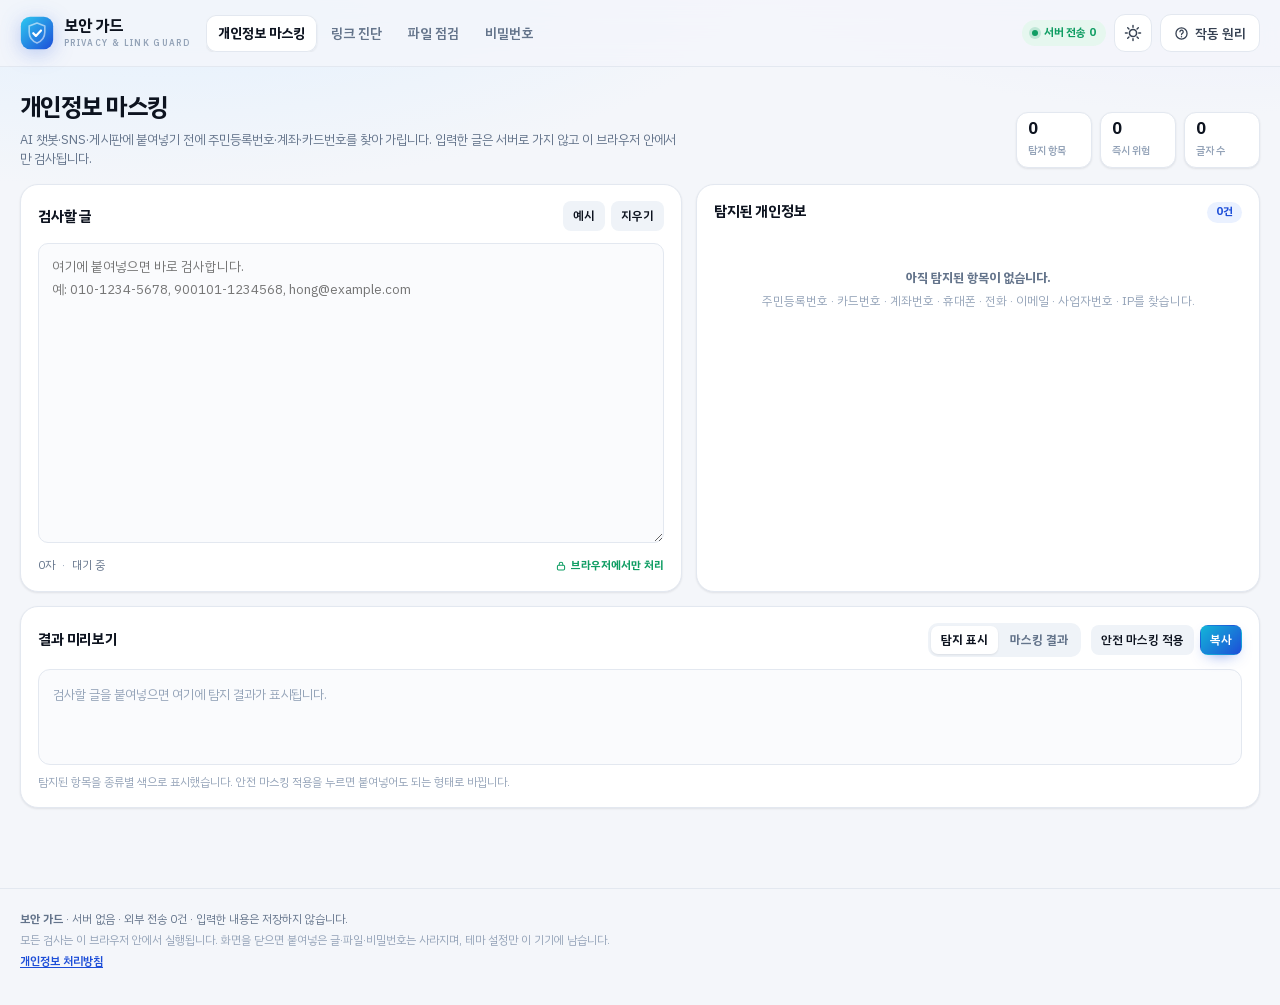
==== index.html @ 3461d333 "Deploy privacy-security-guard static app (production files only)" ====
<!DOCTYPE html>
<html lang="ko" data-theme="light">
<head>
<meta charset="utf-8" />
<meta name="viewport" content="width=device-width, initial-scale=1, viewport-fit=cover" />
<title>보안 가드 — 개인정보·피싱링크·파일 점검기</title>
<meta name="description" content="AI에 붙여넣기 전 개인정보 마스킹, 피싱 링크 위험 진단, 파일 SHA-256·위장 확장자·사진 GPS 제거까지. 서버 전송 없이 브라우저 안에서만 동작합니다." />
<meta name="theme-color" content="#ffffff" />
<meta name="color-scheme" content="light dark" />
<link rel="canonical" href="https://marcj81.github.io/privacy-security-guard/" />
<meta name="robots" content="index, follow" />
<meta property="og:type" content="website" />
<meta property="og:site_name" content="보안 가드" />
<meta property="og:title" content="보안 가드 — 개인정보·피싱링크·파일 점검기" />
<meta property="og:description" content="AI에 붙여넣기 전 개인정보 마스킹, 피싱 링크 진단, 파일 해시·위장 확장자·사진 GPS 제거. 서버 전송 없이 브라우저 안에서만." />
<meta property="og:url" content="https://marcj81.github.io/privacy-security-guard/" />
<meta property="og:locale" content="ko_KR" />
<meta name="twitter:card" content="summary" />
<link rel="icon" href="favicon.svg" type="image/svg+xml" />
<link rel="stylesheet" href="styles.css" />
</head>
<body>
<a class="skip-link" href="#main">본문으로 바로가기</a>

<header class="topbar">
  <div class="topbar-inner">
    <a class="brand" href="#" data-action="go-pii" aria-label="보안 가드 홈">
      <span class="brand-mark" aria-hidden="true">
        <svg viewBox="0 0 40 40" width="34" height="34">
          <defs>
            <linearGradient id="brandGrad" x1="0" y1="0" x2="1" y2="1">
              <stop offset="0" stop-color="#2ec9f0" /><stop offset="1" stop-color="#1d4ed8" />
            </linearGradient>
          </defs>
          <rect x="1" y="1" width="38" height="38" rx="11" fill="url(#brandGrad)" />
          <path d="M20 8.2l9.2 3.5v7.1c0 6.1-3.9 10.8-9.2 13-5.3-2.2-9.2-6.9-9.2-13v-7.1z"
                fill="none" stroke="#fff" stroke-opacity=".55" stroke-width="1.9" stroke-linejoin="round" />
          <path d="M15.6 20.2l3.1 3.2 6-6.4" fill="none" stroke="#fff" stroke-width="2.6"
                stroke-linecap="round" stroke-linejoin="round" />
        </svg>
      </span>
      <span class="brand-text">
        <strong>보안 가드</strong>
        <small>PRIVACY &amp; LINK GUARD</small>
      </span>
    </a>

    <nav class="tabs" role="tablist" aria-label="주요 화면">
      <button class="tab is-active" role="tab" aria-selected="true" data-tab="pii">개인정보 마스킹</button>
      <button class="tab" role="tab" aria-selected="false" data-tab="url">링크 진단</button>
      <button class="tab" role="tab" aria-selected="false" data-tab="file">파일 점검</button>
      <button class="tab" role="tab" aria-selected="false" data-tab="pw">비밀번호</button>
    </nav>

    <div class="top-actions">
      <span class="local-pill" title="입력한 내용은 어디로도 전송되지 않습니다">
        <i aria-hidden="true"></i>서버 전송 0
      </span>
      <button type="button" class="icon-btn" data-action="toggle-theme" aria-label="다크 모드로 전환" title="라이트/다크">
        <svg class="ico-sun" viewBox="0 0 20 20" width="18" height="18" aria-hidden="true"><circle cx="10" cy="10" r="4" fill="none" stroke="currentColor" stroke-width="1.7"/><path d="M10 1.6v2M10 16.4v2M1.6 10h2M16.4 10h2M4.1 4.1l1.4 1.4M14.5 14.5l1.4 1.4M15.9 4.1l-1.4 1.4M5.5 14.5l-1.4 1.4" stroke="currentColor" stroke-width="1.6" stroke-linecap="round"/></svg>
        <svg class="ico-moon" viewBox="0 0 20 20" width="18" height="18" aria-hidden="true"><path d="M16.5 12.4A7 7 0 0 1 7.6 3.5a7 7 0 1 0 8.9 8.9z" fill="none" stroke="currentColor" stroke-width="1.7" stroke-linejoin="round"/></svg>
      </button>
      <button type="button" class="btn btn-ghost how-btn" data-action="open-how">
        <svg viewBox="0 0 20 20" width="15" height="15" aria-hidden="true"><circle cx="10" cy="10" r="7.4" fill="none" stroke="currentColor" stroke-width="1.7"/><path d="M7.9 7.7a2.2 2.2 0 1 1 3.4 1.9c-.8.5-1.3 1-1.3 1.9" fill="none" stroke="currentColor" stroke-width="1.6" stroke-linecap="round"/><circle cx="10" cy="14.3" r=".95" fill="currentColor"/></svg>
        작동 원리
      </button>
    </div>
  </div>
</header>

<main id="main" tabindex="-1">

  <!-- ── 개인정보 마스킹 ─────────────────────────────── -->
  <section class="view" id="view-pii" role="tabpanel" aria-label="개인정보 마스킹">
    <div class="view-head">
      <div class="view-title">
        <h1>개인정보 마스킹</h1>
        <p class="sub">AI 챗봇·SNS·게시판에 붙여넣기 전에 주민등록번호·계좌·카드번호를 찾아 가립니다. 입력한 글은 서버로 가지 않고 이 브라우저 안에서만 검사됩니다.</p>
      </div>
      <div class="summary" id="piiSummary"></div>
    </div>

    <div class="pii-grid">
      <div class="panel">
        <div class="panel-head">
          <h2>검사할 글</h2>
          <div class="panel-tools">
            <button type="button" class="btn btn-sm" data-action="pii-sample">예시</button>
            <button type="button" class="btn btn-sm" data-action="pii-clear">지우기</button>
          </div>
        </div>
        <textarea id="piiInput" class="input textarea" spellcheck="false" autocomplete="off"
          placeholder="여기에 붙여넣으면 바로 검사합니다.&#10;예: 010-1234-5678, 900101-1234568, hong@example.com"></textarea>
        <div class="input-foot">
          <span id="piiChars" class="muted">0자</span>
          <span class="dot-sep" aria-hidden="true">·</span>
          <span id="piiState" class="muted">대기 중</span>
          <span class="spacer"></span>
          <span class="trust">
            <svg viewBox="0 0 16 16" width="12" height="12" aria-hidden="true"><rect x="3.2" y="7" width="9.6" height="6.4" rx="1.6" fill="none" stroke="currentColor" stroke-width="1.4"/><path d="M5.6 7V5.4a2.4 2.4 0 0 1 4.8 0V7" fill="none" stroke="currentColor" stroke-width="1.4"/></svg>
            브라우저에서만 처리
          </span>
        </div>
      </div>

      <div class="panel findings-panel">
        <div class="panel-head">
          <h2>탐지된 개인정보</h2>
          <span class="count-pill" id="piiCount">0건</span>
        </div>
        <div class="riskline" id="piiRisk" hidden></div>
        <div class="findings" id="piiFindings"></div>
        <div class="findings-empty" id="piiEmpty">
          <b>아직 탐지된 항목이 없습니다.</b>
          <span>주민등록번호 · 카드번호 · 계좌번호 · 휴대폰 · 전화 · 이메일 · 사업자번호 · IP를 찾습니다.</span>
        </div>
      </div>
    </div>

    <div class="panel preview-panel">
      <div class="panel-head">
        <h2>결과 미리보기</h2>
        <div class="seg" id="piiSeg" role="tablist" aria-label="미리보기 모드">
          <button type="button" class="is-on" role="tab" aria-selected="true" data-view="raw">탐지 표시</button>
          <button type="button" role="tab" aria-selected="false" data-view="masked">마스킹 결과</button>
        </div>
        <div class="panel-tools">
          <button type="button" class="btn btn-sm" data-action="pii-apply">안전 마스킹 적용</button>
          <button type="button" class="btn btn-sm btn-primary" data-action="pii-copy" id="piiCopyBtn">복사</button>
        </div>
      </div>
      <div id="piiHighlight" class="preview-box" aria-live="polite"></div>
      <pre id="piiMasked" class="preview-box masked" hidden></pre>
      <p class="preview-note" id="piiNote">탐지된 항목을 종류별 색으로 표시했습니다. <b>안전 마스킹 적용</b>을 누르면 붙여넣어도 되는 형태로 바뀝니다.</p>
    </div>
  </section>

  <!-- ── 링크 진단 ───────────────────────────────────── -->
  <section class="view" id="view-url" role="tabpanel" aria-label="피싱 링크 진단" hidden>
    <div class="view-head">
      <div class="view-title">
        <h1>피싱 링크 진단</h1>
        <p class="sub">문자·메일로 온 링크를 누르기 전에 확인하세요. 브랜드 사칭 유사 도메인, 퓨니코드, IP 직접 접속, @ 우회, 단축 URL을 한 번에 봅니다.</p>
      </div>
      <div class="summary" id="urlSummary"></div>
    </div>

    <form class="url-form" id="urlForm" autocomplete="off">
      <div class="url-field">
        <svg viewBox="0 0 20 20" width="17" height="17" aria-hidden="true"><path d="M8.4 11.6a3.2 3.2 0 0 0 4.5 0l2.6-2.6a3.2 3.2 0 0 0-4.5-4.5l-1.3 1.3" fill="none" stroke="currentColor" stroke-width="1.7" stroke-linecap="round"/><path d="M11.6 8.4a3.2 3.2 0 0 0-4.5 0l-2.6 2.6a3.2 3.2 0 0 0 4.5 4.5l1.3-1.3" fill="none" stroke="currentColor" stroke-width="1.7" stroke-linecap="round"/></svg>
        <input id="urlInput" type="text" inputmode="url" spellcheck="false" autocomplete="off"
               placeholder="확인할 링크 — https://… 또는 bit.ly/…" aria-label="검사할 링크" />
        <button type="button" class="url-clear" data-action="url-clear" aria-label="입력 지우기" hidden>✕</button>
      </div>
      <button class="btn btn-primary" type="submit">진단</button>
    </form>

    <div class="sample-row" id="urlSamples" aria-label="예시 링크"></div>
    <div id="urlError" class="inline-error" hidden></div>

    <div class="url-result" id="urlResult" hidden>
      <div class="score-card" id="scoreCard" data-grade="safe">
        <div class="gauge" aria-hidden="true">
          <svg viewBox="0 0 120 120" width="120" height="120">
            <circle class="gauge-track" cx="60" cy="60" r="52" fill="none" stroke-width="10" />
            <circle class="gauge-fill" id="gaugeFill" cx="60" cy="60" r="52" fill="none" stroke-width="10"
                    stroke-linecap="round" transform="rotate(-90 60 60)" />
          </svg>
          <div class="gauge-label"><b id="urlScore">0</b><span>/100</span></div>
        </div>
        <div class="score-copy">
          <span class="grade-chip" id="urlGrade">안전</span>
          <h2 id="urlVerdict"></h2>
          <p id="urlAdvice" class="muted"></p>
        </div>
        <div class="score-meta" id="urlMeta"></div>
      </div>

      <div class="url-cols">
        <div class="panel">
          <div class="panel-head"><h2>위험 근거</h2><span class="muted" id="urlReasonCount"></span></div>
          <div id="urlReasons" class="reason-list"></div>
        </div>
        <div class="panel">
          <div class="panel-head"><h2>확인된 안전 신호</h2></div>
          <div id="urlPositives" class="positive-list"></div>
          <div class="howto" id="urlHowto"></div>
        </div>
      </div>
    </div>

    <div class="panel recent-panel" id="urlRecentWrap" hidden>
      <div class="panel-head">
        <h2>이번 세션 검사 기록</h2>
        <button type="button" class="btn btn-sm" data-action="url-clear-history">기록 지우기</button>
      </div>
      <div id="urlRecent" class="recent-list"></div>
    </div>
  </section>

  <!-- ── 파일 점검 ───────────────────────────────────── -->
  <section class="view" id="view-file" role="tabpanel" aria-label="파일 점검" hidden>
    <div class="view-head">
      <div class="view-title">
        <h1>파일 점검</h1>
        <p class="sub">SHA-256 해시 계산, 확장자 위장 탐지, 사진에 박힌 GPS·촬영기기 정보 제거까지. 파일은 업로드되지 않고 브라우저 메모리에서만 읽습니다.</p>
      </div>
      <div class="summary" id="fileSummary"></div>
    </div>

    <div class="drop" id="fileDrop" role="button" tabindex="0" aria-label="파일 선택 또는 끌어다 놓기">
      <svg class="drop-icon" viewBox="0 0 48 48" width="40" height="40" aria-hidden="true">
        <path d="M24 31V11m0 0l-7 7m7-7l7 7" fill="none" stroke="currentColor" stroke-width="2.4" stroke-linecap="round" stroke-linejoin="round"/>
        <path d="M12 28v6a3 3 0 0 0 3 3h18a3 3 0 0 0 3-3v-6" fill="none" stroke="currentColor" stroke-width="2.2" stroke-linecap="round"/>
      </svg>
      <b>파일을 끌어다 놓거나 <span class="u">클릭</span>하세요</b>
      <span class="muted">이미지 · 문서 · 설치 파일 · 여러 개 한 번에</span>
      <span class="drop-note">파일은 어디로도 전송되지 않습니다</span>
    </div>
    <input type="file" id="fileInput" multiple hidden />

    <div class="file-tools">
      <button type="button" class="btn btn-ghost" data-action="load-sample-photo">GPS 들어간 샘플 사진으로 체험</button>
      <div class="hash-compare">
        <label for="hashInput">대조할 해시</label>
        <input id="hashInput" class="input" type="text" spellcheck="false" autocomplete="off"
               placeholder="SHA-256 64자 · SHA-1 40자" />
        <span class="hash-state" id="hashState"></span>
      </div>
    </div>

    <div id="fileList" class="file-list"></div>
    <div id="fileEmpty" class="empty">
      <p><strong>아직 검사한 파일이 없습니다.</strong></p>
      <p class="muted">위에 파일을 놓으면 해시·실제 형식·메타데이터를 바로 분석합니다.</p>
    </div>
  </section>

  <!-- ── 비밀번호 ────────────────────────────────────── -->
  <section class="view" id="view-pw" role="tabpanel" aria-label="비밀번호 강도 진단" hidden>
    <div class="view-head">
      <div class="view-title">
        <h1>비밀번호 진단 · 생성</h1>
        <p class="sub">얼마나 빨리 뚫리는지 계산하고, 브라우저 보안 난수(crypto.getRandomValues)로 새 비밀번호를 만듭니다. 입력한 비밀번호는 저장하지 않습니다.</p>
      </div>
      <div class="summary" id="pwSummary"></div>
    </div>

    <div class="pw-grid">
      <div class="panel">
        <div class="panel-head"><h2>강도 진단</h2><span class="muted">입력 즉시 계산</span></div>
        <div class="pw-field">
          <input id="pwInput" class="input" type="password" autocomplete="new-password" spellcheck="false"
                 placeholder="확인할 비밀번호" aria-label="확인할 비밀번호" />
          <button type="button" class="pw-eye" data-action="toggle-pw" aria-label="비밀번호 보기">
            <svg viewBox="0 0 20 20" width="18" height="18" aria-hidden="true"><path d="M1.8 10s3-5.2 8.2-5.2S18.2 10 18.2 10 15.2 15.2 10 15.2 1.8 10 1.8 10z" fill="none" stroke="currentColor" stroke-width="1.5"/><circle cx="10" cy="10" r="2.6" fill="none" stroke="currentColor" stroke-width="1.5"/></svg>
          </button>
        </div>
        <div class="meter big" aria-hidden="true"><i id="pwBar" data-score="0"></i></div>
        <div class="pw-level">
          <b id="pwLevel">—</b>
          <span id="pwBits" class="muted">0비트</span>
        </div>
        <div class="pw-stats">
          <div class="pstat"><span>온라인 공격 (초당 100회)</span><b id="pwOnline">—</b></div>
          <div class="pstat"><span>오프라인 GPU (초당 100억 회)</span><b id="pwOffline">—</b></div>
          <div class="pstat"><span>글자 종류</span><b id="pwPool">—</b></div>
        </div>
        <div id="pwWarnings" class="warnings"></div>
        <div id="pwClasses" class="class-chips"></div>
        <p class="note">흔한 단어·반복·연속 배열을 감점한 뒤의 실효 엔트로피로 계산합니다. 사이트마다 해시 방식이 달라 실제 시간은 달라질 수 있습니다.</p>
      </div>

      <div class="panel">
        <div class="panel-head"><h2>안전한 비밀번호 생성</h2><span class="muted">crypto.getRandomValues</span></div>
        <div class="gen-len">
          <label for="genLen">길이 <b id="genLenVal">20</b></label>
          <input id="genLen" type="range" min="8" max="64" value="20" step="1" />
        </div>
        <div class="gen-opts">
          <label class="check"><input type="checkbox" id="genLower" checked /> 영문 소문자</label>
          <label class="check"><input type="checkbox" id="genUpper" checked /> 영문 대문자</label>
          <label class="check"><input type="checkbox" id="genDigit" checked /> 숫자</label>
          <label class="check"><input type="checkbox" id="genSymbol" checked /> 기호</label>
          <label class="check"><input type="checkbox" id="genNoAmbiguous" checked /> 헷갈리는 글자 제외 (I l 1 O 0 o)</label>
        </div>
        <div class="gen-out">
          <code id="genOut">—</code>
          <button type="button" class="btn btn-sm" data-action="gen-copy">복사</button>
        </div>
        <div class="gen-meta" id="genMeta"></div>
        <button type="button" class="btn btn-primary gen-btn" data-action="generate">새로 생성</button>
        <p class="note">한 글자도 예측할 수 없는 난수를 씁니다. 생성 기록은 저장하지 않으니, 마음에 들면 바로 비밀번호 관리자에 넣으세요.</p>
      </div>
    </div>
  </section>
</main>

<footer class="footer">
  <div class="footer-inner">
    <p><strong>보안 가드</strong> · 서버 없음 · 외부 전송 0건 · 입력한 내용은 저장하지 않습니다.</p>
    <p class="muted">모든 검사는 이 브라우저 안에서 실행됩니다. 화면을 닫으면 붙여넣은 글·파일·비밀번호는 사라지며, 테마 설정만 이 기기에 남습니다.</p>
    <p class="muted"><a href="privacy.html">개인정보 처리방침</a></p>
  </div>
</footer>

<div class="modal-root" id="modalRoot" hidden></div>
<div class="toast-root" id="toastRoot" aria-live="polite"></div>

<script src="core.js"></script>
<script src="data.js"></script>
<script src="app.js"></script>
</body>
</html>
---- styles.css ----
/* ============================================================
   보안 가드 · styles.css
   패밀리 룩: IBM Plex Sans KR · 라이트/다크 · 빌드 없음
   ============================================================ */

@font-face {
  font-family: 'PlexKR';
  src: url('assets/fonts/plexkr-Regular.woff2') format('woff2');
  font-weight: 400; font-style: normal; font-display: swap;
}
@font-face {
  font-family: 'PlexKR';
  src: url('assets/fonts/plexkr-SemiBold.woff2') format('woff2');
  font-weight: 500 600; font-style: normal; font-display: swap;
}
@font-face {
  font-family: 'PlexKR';
  src: url('assets/fonts/plexkr-Bold.woff2') format('woff2');
  font-weight: 700 900; font-style: normal; font-display: swap;
}

:root {
  --font: 'PlexKR', -apple-system, BlinkMacSystemFont, 'Segoe UI', 'Apple SD Gothic Neo', 'Malgun Gothic', sans-serif;
  --mono: ui-monospace, SFMono-Regular, 'SF Mono', Menlo, Consolas, 'Liberation Mono', monospace;
  --bg: #f4f6fa;
  --bg-grad: radial-gradient(1100px 480px at 12% -12%, #dceeff 0%, rgba(220, 238, 255, 0) 62%),
             radial-gradient(1000px 460px at 96% -18%, #e6e9ff 0%, rgba(230, 233, 255, 0) 60%);
  --surface: #ffffff;
  --surface-2: #fafbfd;
  --surface-3: #eff3f8;
  --line: #e3e8f0;
  --line-strong: #d2dae6;
  --ink: #0d131f;
  --ink-2: #364152;
  --ink-3: #64748b;
  --ink-4: #94a3b8;
  --brand: #1d4ed8;
  --brand-2: #12b5d8;
  --brand-soft: #eaf1ff;
  --accent: #7c5cff;
  --ok: #0f9d63;
  --ok-soft: #e6f7ef;
  --warn: #c2740b;
  --warn-soft: #fdf3e2;
  --danger: #d92d3c;
  --danger-soft: #fdecee;
  --info: #2563eb;
  --shadow-1: 0 1px 2px rgba(13, 19, 31, .05), 0 1px 3px rgba(13, 19, 31, .04);
  --shadow-2: 0 12px 32px -14px rgba(13, 19, 31, .26), 0 2px 8px rgba(13, 19, 31, .04);
  --shadow-3: 0 30px 80px -30px rgba(13, 19, 31, .45);
  --r-sm: 9px;
  --r-md: 13px;
  --r-lg: 18px;
  --r-xl: 22px;
  --maxw: 1560px;
  --topbar-h: 66px;
}

[data-theme="dark"] {
  --bg: #080b12;
  --bg-grad: radial-gradient(1100px 500px at 10% -14%, rgba(18, 181, 216, .16) 0%, rgba(18, 181, 216, 0) 62%),
             radial-gradient(1000px 460px at 94% -18%, rgba(80, 110, 255, .18) 0%, rgba(80, 110, 255, 0) 60%);
  --surface: #10151f;
  --surface-2: #141a25;
  --surface-3: #1a2130;
  --line: #222b3b;
  --line-strong: #2d384b;
  --ink: #f2f5fa;
  --ink-2: #c5cddb;
  --ink-3: #8a95a8;
  --ink-4: #5f6b7e;
  --brand: #6693ff;
  --brand-soft: rgba(102, 147, 255, .13);
  --ok: #38d399;
  --ok-soft: rgba(56, 211, 153, .12);
  --warn: #f0b25a;
  --warn-soft: rgba(240, 178, 90, .12);
  --danger: #ff7180;
  --danger-soft: rgba(255, 113, 128, .12);
  --info: #7aa8ff;
  --shadow-1: 0 1px 2px rgba(0, 0, 0, .45);
  --shadow-2: 0 18px 44px -22px rgba(0, 0, 0, .92), 0 2px 10px rgba(0, 0, 0, .32);
  --shadow-3: 0 40px 100px -40px #000;
}

* { box-sizing: border-box; }
[hidden] { display: none !important; }
html { -webkit-text-size-adjust: 100%; }
body {
  margin: 0;
  font-family: var(--font);
  background: var(--bg);
  background-image: var(--bg-grad);
  background-attachment: fixed;
  color: var(--ink);
  font-size: 14px;
  line-height: 1.5;
  -webkit-font-smoothing: antialiased;
  text-rendering: optimizeLegibility;
}
h1, h2, h3, h4 { margin: 0; font-weight: 700; letter-spacing: -.01em; }
p { margin: 0; }
a { color: inherit; text-decoration: none; }
button { font-family: inherit; }
code, pre, .mono { font-family: var(--mono); }
::selection { background: rgba(29, 78, 216, .18); }

.sr-only {
  position: absolute; width: 1px; height: 1px; padding: 0; margin: -1px;
  overflow: hidden; clip: rect(0 0 0 0); white-space: nowrap; border: 0;
}
.skip-link {
  position: fixed; left: 12px; top: -60px; z-index: 200;
  background: var(--ink); color: var(--surface); padding: 10px 14px; border-radius: 10px;
  transition: top .15s ease;
}
.skip-link:focus { top: 12px; }
:focus-visible { outline: 2px solid var(--brand); outline-offset: 2px; border-radius: 6px; }
.muted { color: var(--ink-3); }

/* ── top bar ─────────────────────────────────────── */
.topbar {
  position: sticky; top: 0; z-index: 40;
  background: color-mix(in srgb, var(--bg) 82%, transparent);
  backdrop-filter: saturate(160%) blur(14px);
  -webkit-backdrop-filter: saturate(160%) blur(14px);
  border-bottom: 1px solid var(--line);
}
.topbar-inner {
  max-width: var(--maxw); margin: 0 auto; padding: 10px 20px;
  display: flex; align-items: center; gap: 16px; min-height: var(--topbar-h);
}
.brand { display: flex; align-items: center; gap: 10px; flex: none; }
.brand-mark { display: flex; filter: drop-shadow(0 4px 10px rgba(29, 78, 216, .28)); }
.brand-text { display: flex; flex-direction: column; line-height: 1.1; }
.brand-text strong { font-size: 16px; letter-spacing: -.02em; }
.brand-text small { font-size: 8.5px; letter-spacing: .16em; color: var(--ink-4); font-weight: 600; margin-top: 3px; }

.tabs { display: flex; gap: 2px; flex: 1 1 auto; min-width: 0; overflow-x: auto; scrollbar-width: none; }
.tabs::-webkit-scrollbar { display: none; }
.tab {
  position: relative; border: 0; background: transparent; color: var(--ink-3);
  font-size: 13.5px; font-weight: 500; padding: 8px 12px; border-radius: 10px;
  cursor: pointer; white-space: nowrap; display: inline-flex; align-items: center; gap: 6px;
  transition: color .15s, background .15s;
}
.tab:hover { color: var(--ink); background: var(--surface-3); }
.tab.is-active { color: var(--ink); font-weight: 700; background: var(--surface); box-shadow: var(--shadow-1), inset 0 0 0 1px var(--line); }

.top-actions { display: flex; align-items: center; gap: 8px; flex: none; }
.local-pill {
  display: inline-flex; align-items: center; gap: 6px; height: 26px; padding: 0 10px;
  border-radius: 999px; background: var(--ok-soft); color: var(--ok);
  font-size: 11px; font-weight: 800; letter-spacing: -.01em; white-space: nowrap;
}
.local-pill i { width: 6px; height: 6px; border-radius: 50%; background: currentColor; box-shadow: 0 0 0 3px color-mix(in srgb, currentColor 18%, transparent); }
.icon-btn {
  width: 38px; height: 38px; display: grid; place-items: center; flex: none;
  border: 1px solid var(--line); border-radius: 11px; background: var(--surface);
  color: var(--ink-2); cursor: pointer; transition: background .15s, color .15s;
}
.icon-btn:hover { background: var(--surface-3); color: var(--ink); }
[data-theme="light"] .ico-moon { display: none; }
[data-theme="dark"] .ico-sun { display: none; }
.how-btn { height: 38px; font-size: 12.5px; }

.btn {
  display: inline-flex; align-items: center; gap: 6px; justify-content: center;
  border: 1px solid transparent; background: var(--surface-3); color: var(--ink);
  height: 38px; padding: 0 13px; border-radius: 11px; font-size: 13px; font-weight: 600;
  cursor: pointer; white-space: nowrap; transition: transform .12s, filter .15s, background .15s;
}
.btn:hover { filter: brightness(.97); }
.btn:active { transform: translateY(1px); }
.btn-primary { background: linear-gradient(135deg, var(--brand-2), var(--brand)); color: #fff; box-shadow: 0 6px 16px -8px rgba(29, 78, 216, .7); }
.btn-ghost { background: var(--surface); border-color: var(--line); color: var(--ink-2); }
.btn-ghost:hover { background: var(--surface-3); }
.btn-sm { height: 30px; padding: 0 9px; font-size: 12px; border-radius: 8px; }
.btn:disabled { opacity: .5; cursor: default; }

/* ── layout ──────────────────────────────────────── */
main { max-width: var(--maxw); margin: 0 auto; padding: 22px 20px 60px; }
.view-head {
  display: flex; align-items: flex-end; justify-content: space-between; gap: 20px;
  margin-bottom: 16px; flex-wrap: wrap;
}
.view-title h1 { font-size: 24px; letter-spacing: -.03em; }
.view-title .sub { color: var(--ink-3); font-size: 12.8px; margin-top: 5px; max-width: 660px; }
.summary { display: flex; gap: 8px; flex-wrap: wrap; }
.stat {
  background: var(--surface); border: 1px solid var(--line); border-radius: 12px;
  padding: 7px 11px; min-width: 76px; box-shadow: var(--shadow-1);
}
.stat b { display: block; font-size: 16px; letter-spacing: -.02em; line-height: 1.2; font-variant-numeric: tabular-nums; }
.stat span { font-size: 10.5px; color: var(--ink-4); font-weight: 600; }
.stat.danger b { color: var(--danger); }
.stat.ok b { color: var(--ok); }

.panel {
  background: var(--surface); border: 1px solid var(--line); border-radius: var(--r-lg);
  padding: 16px 17px; box-shadow: var(--shadow-1); min-width: 0;
}
.panel-head { display: flex; align-items: center; gap: 10px; margin-bottom: 12px; flex-wrap: wrap; }
.panel-head h2 { font-size: 14.5px; margin-right: auto; }
.panel-head .muted { font-size: 11.5px; }
.panel-tools { display: flex; gap: 6px; flex-wrap: wrap; }
.count-pill {
  background: var(--brand-soft); color: var(--brand); font-size: 11px; font-weight: 800;
  border-radius: 999px; padding: 2px 9px; font-variant-numeric: tabular-nums;
}
.note { font-size: 11.5px; color: var(--ink-4); line-height: 1.6; margin-top: 12px; }
.dot-sep { color: var(--ink-4); }
.spacer { flex: 1 1 auto; }
.empty {
  text-align: center; padding: 40px 20px; border: 1px dashed var(--line-strong);
  border-radius: var(--r-lg); background: var(--surface); margin-top: 14px;
}
.empty p { margin-bottom: 4px; }
.empty .muted { font-size: 12.5px; }

/* inputs */
.input {
  width: 100%; border: 1px solid var(--line); border-radius: 10px;
  background: var(--surface-2); color: var(--ink); font-family: inherit; font-size: 13px;
  padding: 0 11px; height: 38px;
}
.input:focus { outline: none; border-color: color-mix(in srgb, var(--brand) 45%, var(--line)); box-shadow: 0 0 0 3px color-mix(in srgb, var(--brand) 12%, transparent); }
.textarea {
  height: 300px; padding: 12px 13px; resize: vertical; line-height: 1.72;
  font-size: 13.2px; white-space: pre-wrap;
}

/* ── PII ─────────────────────────────────────────── */
.pii-grid { display: grid; grid-template-columns: 1.08fr .92fr; gap: 14px; align-items: stretch; }
.input-foot {
  display: flex; align-items: center; gap: 7px; margin-top: 8px;
  font-size: 11.5px; color: var(--ink-4); flex-wrap: wrap;
}
.trust { display: inline-flex; align-items: center; gap: 4px; color: var(--ok); font-weight: 700; font-size: 11px; }
.riskline {
  display: flex; align-items: center; gap: 7px; font-size: 12px; font-weight: 700;
  border-radius: 9px; padding: 7px 10px; margin-bottom: 10px;
}
.riskline[data-risk="critical"] { background: var(--danger-soft); color: var(--danger); }
.riskline[data-risk="high"] { background: var(--warn-soft); color: var(--warn); }
.riskline[data-risk="mid"] { background: var(--brand-soft); color: var(--brand); }

.findings { display: flex; flex-direction: column; gap: 6px; max-height: 330px; overflow: auto; }
.finding {
  display: flex; align-items: center; gap: 8px; padding: 7px 9px;
  background: var(--surface-2); border: 1px solid var(--line); border-radius: 10px;
  font-size: 12px; min-width: 0;
}
.ftype {
  flex: none; font-size: 10.5px; font-weight: 800; padding: 2px 7px; border-radius: 6px;
  letter-spacing: -.01em;
}
.ftype[data-tone="critical"] { background: var(--danger-soft); color: var(--danger); }
.ftype[data-tone="high"] { background: var(--warn-soft); color: var(--warn); }
.ftype[data-tone="mid"] { background: var(--brand-soft); color: var(--brand); }
.ftype[data-tone="low"] { background: var(--surface-3); color: var(--ink-3); }
.finding code {
  font-size: 11.5px; color: var(--ink-2); white-space: nowrap; overflow: hidden;
  text-overflow: ellipsis; min-width: 0;
}
.finding .fnote { margin-left: auto; flex: none; font-size: 10.5px; color: var(--ink-4); }
.finding .fnote.low { color: var(--warn); }
.findings-empty { text-align: center; padding: 34px 16px; color: var(--ink-4); font-size: 12px; }
.findings-empty b { display: block; color: var(--ink-3); margin-bottom: 4px; font-size: 12.5px; }
.findings-empty span { display: block; line-height: 1.6; }
.findings-more { font-size: 11px; color: var(--ink-4); text-align: center; padding-top: 2px; }

.preview-panel { margin-top: 14px; }
.seg { display: inline-flex; background: var(--surface-3); padding: 3px; border-radius: 10px; gap: 2px; }
.seg button {
  border: 0; background: transparent; border-radius: 7px; padding: 5px 10px;
  font-size: 12px; font-weight: 700; color: var(--ink-3); cursor: pointer;
}
.seg button.is-on { background: var(--surface); color: var(--ink); box-shadow: var(--shadow-1); }
.preview-box {
  margin: 0; border: 1px solid var(--line); border-radius: 12px; background: var(--surface-2);
  padding: 13px 14px; font-size: 12.8px; line-height: 1.85; color: var(--ink-2);
  white-space: pre-wrap; word-break: break-word; min-height: 96px; max-height: 300px;
  overflow: auto; font-family: var(--font);
}
.preview-box.masked { color: var(--ink); background: color-mix(in srgb, var(--ok-soft) 55%, var(--surface-2)); font-family: var(--mono); font-size: 12.4px; }
.preview-box .placeholder { color: var(--ink-4); }
.hl { border-radius: 4px; padding: 1px 2px; font-weight: 700; box-shadow: inset 0 -1px 0 currentColor; }
.hl[data-tone="critical"] { background: var(--danger-soft); color: var(--danger); }
.hl[data-tone="high"] { background: var(--warn-soft); color: var(--warn); }
.hl[data-tone="mid"] { background: var(--brand-soft); color: var(--brand); }
.hl[data-tone="low"] { background: var(--surface-3); color: var(--ink-2); }
.preview-note { font-size: 11.5px; color: var(--ink-4); margin-top: 9px; }
.preview-note b { color: var(--ink-3); }

/* ── URL ─────────────────────────────────────────── */
.url-form { display: flex; gap: 9px; margin-bottom: 10px; }
.url-field {
  flex: 1 1 auto; display: flex; align-items: center; gap: 8px; min-width: 0;
  background: var(--surface); border: 1px solid var(--line); border-radius: 12px;
  padding: 0 12px; height: 46px; color: var(--ink-4); box-shadow: var(--shadow-1);
  transition: border-color .15s, box-shadow .15s;
}
.url-field:focus-within { border-color: color-mix(in srgb, var(--brand) 40%, var(--line)); box-shadow: 0 0 0 3px color-mix(in srgb, var(--brand) 10%, transparent); color: var(--ink-3); }
.url-field input {
  flex: 1 1 auto; min-width: 0; border: 0; outline: 0; background: transparent;
  font-family: var(--mono); font-size: 13.5px; color: var(--ink); height: 100%;
}
.url-field input::placeholder { font-family: var(--font); color: var(--ink-4); font-size: 13px; }
.url-clear { border: 0; background: transparent; color: var(--ink-4); cursor: pointer; font-size: 13px; padding: 4px; }
.url-form .btn { height: 46px; padding: 0 22px; border-radius: 12px; font-size: 14px; }

.sample-row { display: flex; gap: 7px; flex-wrap: wrap; margin-bottom: 14px; }
.sample-chip {
  display: inline-flex; align-items: center; gap: 6px; border: 1px solid var(--line);
  background: var(--surface); color: var(--ink-2); border-radius: 999px; padding: 5px 11px;
  font-size: 11.5px; font-weight: 600; cursor: pointer; max-width: 100%;
  transition: background .14s, border-color .14s, color .14s;
}
.sample-chip:hover { background: var(--surface-3); border-color: var(--line-strong); color: var(--ink); }
.sample-chip .sc-label { font-weight: 800; }
.sample-chip .sc-hint { color: var(--ink-4); font-weight: 500; }

.inline-error {
  background: var(--danger-soft); color: var(--danger); border-radius: 10px;
  padding: 9px 12px; font-size: 12.5px; font-weight: 600; margin-bottom: 14px;
}

.url-result { display: flex; flex-direction: column; gap: 14px; }
.score-card {
  display: flex; align-items: center; gap: 20px; padding: 18px 20px;
  background: var(--surface); border: 1px solid var(--line); border-radius: var(--r-lg);
  box-shadow: var(--shadow-1); flex-wrap: wrap;
}
.gauge { position: relative; width: 120px; height: 120px; flex: none; }
.gauge svg { display: block; }
.gauge-track { stroke: var(--surface-3); }
.gauge-fill { stroke: var(--ok); transition: stroke-dashoffset .5s cubic-bezier(.2,.8,.3,1), stroke .3s; }
.gauge-label {
  position: absolute; inset: 0; display: flex; flex-direction: column;
  align-items: center; justify-content: center; line-height: 1;
}
.gauge-label b { font-size: 30px; letter-spacing: -.04em; font-variant-numeric: tabular-nums; }
.gauge-label span { font-size: 10.5px; color: var(--ink-4); font-weight: 700; margin-top: 3px; }
.score-copy { flex: 1 1 260px; min-width: 0; }
.grade-chip {
  display: inline-flex; align-items: center; gap: 5px; font-size: 11px; font-weight: 800;
  padding: 3px 10px; border-radius: 999px; background: var(--ok-soft); color: var(--ok);
  margin-bottom: 7px;
}
.score-copy h2 { font-size: 20px; letter-spacing: -.03em; margin-bottom: 4px; }
.score-copy p { font-size: 12.5px; line-height: 1.6; max-width: 560px; }
.score-meta { flex: 1 1 240px; display: flex; flex-direction: column; gap: 6px; min-width: 0; }
.meta-row { display: flex; gap: 8px; font-size: 11.5px; align-items: baseline; }
.meta-row span { color: var(--ink-4); flex: none; width: 74px; font-weight: 600; }
.meta-row b { font-family: var(--mono); font-size: 11.5px; font-weight: 600; color: var(--ink-2); word-break: break-all; }

[data-grade="safe"] .gauge-fill { stroke: var(--ok); }
[data-grade="safe"] .grade-chip { background: var(--ok-soft); color: var(--ok); }
[data-grade="warn"] .gauge-fill { stroke: var(--warn); }
[data-grade="warn"] .grade-chip { background: var(--warn-soft); color: var(--warn); }
[data-grade="danger"] .gauge-fill { stroke: #f08019; }
[data-grade="danger"] .grade-chip { background: #fdf0e3; color: #b45309; }
[data-theme="dark"] [data-grade="danger"] .grade-chip { background: rgba(240, 128, 25, .14); color: #f7a94e; }
[data-grade="critical"] .gauge-fill { stroke: var(--danger); }
[data-grade="critical"] .grade-chip { background: var(--danger-soft); color: var(--danger); }
[data-grade="critical"] .score-copy h2 { color: var(--danger); }

.url-cols { display: grid; grid-template-columns: 1.15fr .85fr; gap: 14px; align-items: start; }
.reason-list { display: flex; flex-direction: column; gap: 7px; }
.reason {
  display: flex; gap: 10px; padding: 10px 11px; border-radius: 11px;
  background: var(--surface-2); border: 1px solid var(--line); align-items: flex-start;
}
.reason .r-points {
  flex: none; font-size: 10.5px; font-weight: 900; border-radius: 6px; padding: 3px 7px;
  font-variant-numeric: tabular-nums; background: var(--surface-3); color: var(--ink-3);
}
.reason[data-sev="danger"] .r-points { background: var(--danger-soft); color: var(--danger); }
.reason[data-sev="warn"] .r-points { background: var(--warn-soft); color: var(--warn); }
.reason[data-sev="info"] .r-points { background: var(--surface-3); color: var(--ink-3); }
.reason .r-body { min-width: 0; }
.reason .r-title { font-size: 12.8px; font-weight: 700; margin-bottom: 2px; }
.reason .r-detail { font-size: 11.8px; color: var(--ink-3); line-height: 1.55; word-break: break-word; }
.reason-clean { text-align: center; padding: 26px 12px; color: var(--ink-3); font-size: 12.5px; }
.reason-clean b { display: block; color: var(--ok); font-size: 13px; margin-bottom: 3px; }

.positive-list { display: flex; flex-direction: column; gap: 6px; }
.positive {
  display: flex; align-items: center; gap: 7px; font-size: 12.2px; color: var(--ink-2);
  background: var(--surface-2); border: 1px solid var(--line); border-radius: 9px; padding: 7px 10px;
}
.positive::before {
  content: "✓"; color: var(--ok); font-weight: 900; font-size: 11px;
  width: 16px; height: 16px; border-radius: 50%; background: var(--ok-soft);
  display: inline-grid; place-items: center; flex: none;
}
.positive-empty { font-size: 12px; color: var(--ink-4); padding: 8px 2px; }
.howto {
  margin-top: 12px; border-top: 1px dashed var(--line); padding-top: 11px;
  font-size: 11.5px; color: var(--ink-3); line-height: 1.75;
}
.howto b { display: block; color: var(--ink-2); font-size: 11.5px; margin-bottom: 4px; }
.howto ul { margin: 0; padding-left: 16px; }
.howto li { margin-bottom: 3px; }

.recent-panel { margin-top: 14px; }
.recent-list { display: flex; flex-wrap: wrap; gap: 7px; }
.recent-item {
  display: inline-flex; align-items: center; gap: 7px; border: 1px solid var(--line);
  background: var(--surface-2); border-radius: 9px; padding: 5px 9px; font-size: 11.5px;
  cursor: pointer; max-width: 100%;
}
.recent-item:hover { border-color: var(--line-strong); background: var(--surface-3); }
.recent-item .ri-score { font-weight: 900; font-size: 10.5px; border-radius: 5px; padding: 1px 5px; }
.recent-item .ri-url { color: var(--ink-3); max-width: 260px; overflow: hidden; text-overflow: ellipsis; white-space: nowrap; }
.recent-item .ri-score[data-key="safe"] { background: var(--ok-soft); color: var(--ok); }
.recent-item .ri-score[data-key="warn"] { background: var(--warn-soft); color: var(--warn); }
.recent-item .ri-score[data-key="danger"] { background: #fdf0e3; color: #b45309; }
.recent-item .ri-score[data-key="critical"] { background: var(--danger-soft); color: var(--danger); }

/* ── files ───────────────────────────────────────── */
.drop {
  display: flex; flex-direction: column; align-items: center; gap: 5px; text-align: center;
  border: 1.5px dashed var(--line-strong); border-radius: var(--r-lg); background: var(--surface);
  padding: 26px 20px; cursor: pointer; color: var(--ink-3); transition: border-color .15s, background .15s;
}
.drop:hover, .drop:focus-visible { border-color: color-mix(in srgb, var(--brand) 50%, var(--line-strong)); background: var(--surface-2); }
.drop.is-over { border-color: var(--brand); background: var(--brand-soft); }
.drop-icon { color: var(--brand); margin-bottom: 3px; }
.drop b { font-size: 14.5px; color: var(--ink); }
.drop b .u { color: var(--brand); text-decoration: underline; text-underline-offset: 2px; }
.drop span { font-size: 12px; }
.drop-note { margin-top: 3px; font-size: 11px !important; color: var(--ok); font-weight: 700; }
.file-tools { display: flex; gap: 12px; align-items: center; margin: 12px 0 4px; flex-wrap: wrap; }
.hash-compare { display: flex; align-items: center; gap: 8px; flex: 1 1 320px; min-width: 0; }
.hash-compare label { font-size: 11.5px; font-weight: 700; color: var(--ink-3); flex: none; }
.hash-compare .input { height: 34px; font-family: var(--mono); font-size: 12px; }
.hash-state { font-size: 11.5px; font-weight: 700; flex: none; }
.hash-state[data-state="match"] { color: var(--ok); }
.hash-state[data-state="diff"] { color: var(--danger); }
.hash-state[data-state="bad"] { color: var(--warn); }

.file-list { display: flex; flex-direction: column; gap: 14px; margin-top: 12px; }
.file-card {
  background: var(--surface); border: 1px solid var(--line); border-radius: var(--r-lg);
  box-shadow: var(--shadow-1); overflow: hidden;
}
.file-head {
  display: flex; align-items: center; gap: 10px; padding: 12px 15px;
  border-bottom: 1px solid var(--line); background: var(--surface-2); min-width: 0;
}
.file-icon {
  width: 34px; height: 34px; border-radius: 9px; flex: none; display: grid; place-items: center;
  background: var(--brand-soft); color: var(--brand); font-size: 10px; font-weight: 900;
  text-transform: uppercase;
}
.file-name { font-size: 13px; font-weight: 700; word-break: break-all; min-width: 0; line-height: 1.4; }
.file-meta { font-size: 11px; color: var(--ink-4); margin-top: 2px; }
.file-remove {
  margin-left: auto; flex: none; border: 1px solid var(--line); background: var(--surface);
  color: var(--ink-3); border-radius: 8px; width: 28px; height: 28px; cursor: pointer; font-size: 12px;
}
.file-remove:hover { background: var(--surface-3); color: var(--ink); }
.file-body { padding: 13px 15px; display: flex; flex-direction: column; gap: 11px; }
.verdict { display: flex; gap: 9px; border-radius: 10px; padding: 9px 11px; font-size: 12.2px; line-height: 1.5; }
.verdict[data-level="ok"] { background: var(--ok-soft); color: var(--ok); }
.verdict[data-level="warn"] { background: var(--warn-soft); color: var(--warn); }
.verdict[data-level="danger"] { background: var(--danger-soft); color: var(--danger); }
.verdict[data-level="info"] { background: var(--surface-3); color: var(--ink-2); }
.verdict b { display: block; font-size: 12.8px; margin-bottom: 1px; }
.verdict .v-ico { flex: none; font-weight: 900; }
.hash-rows { display: flex; flex-direction: column; gap: 5px; }
.hash-row { display: flex; align-items: center; gap: 8px; min-width: 0; }
.hash-row .h-algo {
  flex: none; width: 56px; font-size: 10px; font-weight: 800; color: var(--ink-4); letter-spacing: .02em;
}
.hash-row code {
  font-size: 11.3px; color: var(--ink-2); overflow-wrap: anywhere; min-width: 0; flex: 1 1 auto;
  background: var(--surface-2); border: 1px solid var(--line); border-radius: 6px; padding: 3px 7px;
}
.hash-row .h-copy {
  flex: none; border: 0; background: transparent; color: var(--ink-4); cursor: pointer;
  font-size: 11px; padding: 3px 5px; border-radius: 5px;
}
.hash-row .h-copy:hover { background: var(--surface-3); color: var(--ink); }
.hash-row.is-match code { border-color: color-mix(in srgb, var(--ok) 45%, var(--line)); background: var(--ok-soft); color: var(--ok); }
.magic-line { display: flex; flex-wrap: wrap; gap: 6px 14px; font-size: 11.5px; color: var(--ink-3); align-items: baseline; }
.magic-line b { color: var(--ink-2); font-family: var(--mono); font-size: 11px; }
.magic-line .bytes { font-family: var(--mono); color: var(--ink-3); letter-spacing: .02em; }

.exif-box { border: 1px solid var(--line); border-radius: 11px; border-left: 3px solid var(--warn); padding: 11px 12px; background: var(--surface-2); }
.exif-head { display: flex; align-items: center; gap: 8px; margin-bottom: 8px; flex-wrap: wrap; }
.exif-head h3 { font-size: 12.5px; }
.exif-head .exif-count { font-size: 10.5px; font-weight: 800; background: var(--warn-soft); color: var(--warn); border-radius: 999px; padding: 2px 8px; }
.exif-head .exif-clean { font-size: 10.5px; font-weight: 800; background: var(--ok-soft); color: var(--ok); border-radius: 999px; padding: 2px 8px; }
.exif-gps {
  display: flex; align-items: center; gap: 8px; flex-wrap: wrap; font-size: 12px;
  background: var(--danger-soft); color: var(--danger); border-radius: 8px; padding: 7px 9px; margin-bottom: 8px;
}
.exif-gps b { font-family: var(--mono); font-size: 12px; }
.exif-tags { display: grid; grid-template-columns: repeat(auto-fill, minmax(210px, 1fr)); gap: 4px 12px; }
.exif-tag { display: flex; gap: 6px; font-size: 11.3px; min-width: 0; }
.exif-tag .t-name { color: var(--ink-4); flex: none; max-width: 118px; overflow: hidden; text-overflow: ellipsis; white-space: nowrap; }
.exif-tag .t-val { color: var(--ink-2); overflow-wrap: anywhere; min-width: 0; }
.clean-actions { display: flex; gap: 6px; flex-wrap: wrap; margin-top: 10px; }
.clean-note { font-size: 11px; color: var(--ink-3); margin-top: 7px; line-height: 1.55; }
.clean-done {
  margin-top: 9px; border: 1px dashed color-mix(in srgb, var(--ok) 45%, var(--line));
  background: var(--ok-soft); border-radius: 9px; padding: 9px 10px; font-size: 11.5px; color: var(--ink-2);
  line-height: 1.6; word-break: break-all;
}
.clean-done b { color: var(--ok); }
.clean-done a { color: var(--brand); font-weight: 700; text-decoration: underline; }
.clean-done code { font-size: 10.8px; color: var(--ink-3); }

/* ── password ────────────────────────────────────── */
.pw-grid { display: grid; grid-template-columns: 1fr 1fr; gap: 14px; align-items: start; }
.pw-field { position: relative; margin-bottom: 12px; }
.pw-field .input { height: 44px; font-family: var(--mono); font-size: 15px; letter-spacing: .02em; padding-right: 44px; }
.pw-eye {
  position: absolute; right: 6px; top: 6px; width: 32px; height: 32px; border: 0;
  background: transparent; color: var(--ink-4); cursor: pointer; border-radius: 8px;
  display: grid; place-items: center;
}
.pw-eye:hover { background: var(--surface-3); color: var(--ink-2); }
.pw-eye.is-on { color: var(--brand); }
.meter { height: 6px; border-radius: 99px; background: var(--surface-3); overflow: hidden; }
.meter i { display: block; height: 100%; width: 0; border-radius: 99px; background: var(--ink-4); transition: width .25s ease, background .25s; }
.meter.big { height: 9px; margin-bottom: 8px; }
.meter i[data-score="0"] { width: 8%; background: var(--danger); }
.meter i[data-score="1"] { width: 28%; background: #ef7c1c; }
.meter i[data-score="2"] { width: 52%; background: var(--warn); }
.meter i[data-score="3"] { width: 76%; background: #3fa64b; }
.meter i[data-score="4"] { width: 100%; background: var(--ok); }
.pw-level { display: flex; align-items: baseline; gap: 8px; margin-bottom: 12px; }
.pw-level b { font-size: 15px; letter-spacing: -.02em; }
.pw-level span { font-size: 11.5px; font-family: var(--mono); }
.pw-stats { display: grid; grid-template-columns: repeat(3, 1fr); gap: 7px; margin-bottom: 12px; }
.pstat {
  background: var(--surface-2); border: 1px solid var(--line); border-radius: 9px; padding: 7px 9px; min-width: 0;
}
.pstat b { word-break: break-word; }
.pstat span { display: block; font-size: 10.5px; color: var(--ink-4); font-weight: 600; }
.pstat b { font-size: 13.5px; letter-spacing: -.02em; word-break: break-word; }
.warnings { display: flex; flex-direction: column; gap: 5px; margin-bottom: 10px; }
.warn-item {
  display: flex; gap: 7px; align-items: flex-start; font-size: 11.8px; line-height: 1.5;
  background: var(--warn-soft); color: var(--warn); border-radius: 8px; padding: 6px 9px;
}
.warn-item::before { content: "!"; font-weight: 900; flex: none; }
.class-chips { display: flex; gap: 5px; flex-wrap: wrap; }
.class-chip {
  font-size: 10.5px; font-weight: 700; border-radius: 999px; padding: 3px 8px;
  background: var(--surface-3); color: var(--ink-4);
}
.class-chip.is-on { background: var(--brand-soft); color: var(--brand); }

.gen-len { display: flex; align-items: center; gap: 12px; margin-bottom: 12px; }
.gen-len label { font-size: 12px; font-weight: 700; color: var(--ink-3); flex: none; width: 64px; }
.gen-len label b { color: var(--ink); font-family: var(--mono); font-size: 13px; }
.gen-len input[type="range"] { flex: 1 1 auto; accent-color: var(--brand); height: 22px; }
.gen-opts { display: flex; flex-direction: column; gap: 6px; margin-bottom: 12px; }
.check { display: inline-flex; align-items: center; gap: 7px; font-size: 12px; color: var(--ink-2); font-weight: 600; }
.check input { accent-color: var(--brand); width: 15px; height: 15px; }
.gen-out {
  display: flex; align-items: center; gap: 8px; background: var(--surface-2);
  border: 1px solid var(--line); border-radius: 11px; padding: 10px 11px; min-width: 0;
}
.gen-out code {
  flex: 1 1 auto; font-size: 14px; letter-spacing: .02em; color: var(--ink);
  word-break: break-all; min-width: 0; line-height: 1.5;
}
.gen-meta { font-size: 11.5px; color: var(--ink-4); margin: 8px 0 10px; min-height: 17px; }
.gen-btn { width: 100%; height: 42px; margin-top: 2px; }

/* ── modal / toast ───────────────────────────────── */
.modal-root { position: fixed; inset: 0; z-index: 90; display: grid; place-items: center; padding: 22px; }
.modal-backdrop { position: absolute; inset: 0; background: rgba(8, 11, 18, .58); backdrop-filter: blur(4px); -webkit-backdrop-filter: blur(4px); animation: fade .16s ease; }
.modal {
  position: relative; width: min(660px, 100%); max-height: min(88vh, 820px); overflow: auto;
  background: var(--surface); border: 1px solid var(--line); border-radius: var(--r-xl);
  box-shadow: var(--shadow-3); animation: pop .18s cubic-bezier(.2, .8, .3, 1);
}
.modal-head {
  position: sticky; top: 0; z-index: 3; display: flex; align-items: center; gap: 10px;
  padding: 14px 18px; border-bottom: 1px solid var(--line);
  background: color-mix(in srgb, var(--surface) 92%, transparent); backdrop-filter: blur(10px);
}
.modal-head h2 { font-size: 16px; }
.modal-close {
  margin-left: auto; width: 32px; height: 32px; border-radius: 9px; border: 1px solid var(--line);
  background: var(--surface-2); color: var(--ink-3); cursor: pointer; font-size: 14px;
}
.modal-close:hover { background: var(--surface-3); color: var(--ink); }
.modal-body { padding: 18px; }
@keyframes fade { from { opacity: 0; } }
@keyframes pop { from { opacity: 0; transform: translateY(10px) scale(.99); } }
.how-list { display: flex; flex-direction: column; gap: 12px; }
.how-item { display: flex; gap: 11px; }
.how-num {
  flex: none; width: 24px; height: 24px; border-radius: 8px; background: var(--brand-soft);
  color: var(--brand); font-size: 11.5px; font-weight: 900; display: grid; place-items: center;
}
.how-item h3 { font-size: 13px; margin-bottom: 3px; }
.how-item p { font-size: 12px; color: var(--ink-3); line-height: 1.65; }
.how-foot {
  margin-top: 16px; border-top: 1px solid var(--line); padding-top: 13px;
  font-size: 11.5px; color: var(--ink-3); line-height: 1.7;
}
.how-foot b { color: var(--ink-2); }

.toast-root { position: fixed; z-index: 120; left: 50%; bottom: 26px; transform: translateX(-50%); display: flex; flex-direction: column; gap: 8px; align-items: center; pointer-events: none; }
.toast {
  background: #111722; color: #fff; border-radius: 12px; padding: 10px 15px;
  font-size: 12.5px; font-weight: 600; box-shadow: 0 20px 50px -20px rgba(0, 0, 0, .7);
  animation: toastIn .22s ease; max-width: min(90vw, 440px); text-align: center;
  border: 1px solid rgba(255, 255, 255, .1);
}
[data-theme="dark"] .toast { background: #fff; color: #0b0d12; }
.toast.warn { background: #b42318; color: #fff; }
@keyframes toastIn { from { opacity: 0; transform: translateY(8px); } }

/* footer */
.footer { border-top: 1px solid var(--line); margin-top: 20px; }
.footer-inner { max-width: var(--maxw); margin: 0 auto; padding: 22px 20px 34px; font-size: 11.5px; color: var(--ink-3); display: flex; flex-direction: column; gap: 4px; }
.footer-inner .muted { color: var(--ink-4); }
.footer-inner a { color: var(--brand); font-weight: 600; text-decoration: underline; text-underline-offset: 2px; }
.footer-inner a:hover { color: var(--ink); }

/* ── responsive ──────────────────────────────────── */
@media (max-width: 1240px) {
  .brand-text small { display: none; }
  .tab { padding: 8px 10px; font-size: 13px; }
  .local-pill { display: none; }
}
@media (max-width: 1080px) {
  .topbar-inner { flex-wrap: wrap; row-gap: 8px; }
  .tabs { order: 3; flex-basis: 100%; overflow-x: auto; padding-bottom: 2px; }
  .top-actions { margin-left: auto; }
  .pii-grid { grid-template-columns: 1fr; }
  .findings { max-height: 260px; }
  .url-cols { grid-template-columns: 1fr; }
  .pw-grid { grid-template-columns: 1fr; }
}
@media (max-width: 820px) {
  main { padding: 16px 14px 44px; }
  .topbar-inner { padding: 8px 14px; gap: 10px; }
  .view-title h1 { font-size: 21px; }
  .view-title .sub { font-size: 12.3px; }
  .summary { width: 100%; }
  .modal-root { padding: 10px; }
  .modal { border-radius: 16px; max-height: 92vh; }
  .modal-body { padding: 15px; }
  .score-card { gap: 14px; padding: 15px 16px; }
  .gauge, .gauge svg { width: 96px; height: 96px; }
  .gauge-label b { font-size: 25px; }
  .score-copy h2 { font-size: 17px; }
  .textarea { height: 220px; }
  .exif-tags { grid-template-columns: 1fr 1fr; }
}
@media (max-width: 620px) {
  .score-copy, .score-meta { flex: 0 0 auto; }
  .score-card { gap: 12px; }
  .brand-text strong { font-size: 14.5px; }
  .brand-mark svg { width: 30px; height: 30px; }
  .brand { order: 1; }
  .top-actions { order: 1; margin-left: auto; }
  .how-btn { width: 38px; padding: 0; font-size: 0; gap: 0; }
  .how-btn svg { width: 17px; height: 17px; }
  .tabs { order: 3; flex-basis: 100%; gap: 0; }
  .tab { padding: 7px 8px; font-size: 12.6px; }
  .view-title h1 { font-size: 19px; }
  .view-title .sub { display: none; }
  .summary { flex-wrap: nowrap; overflow-x: auto; scrollbar-width: none; gap: 6px; }
  .summary::-webkit-scrollbar { display: none; }
  .summary .stat { min-width: 72px; padding: 5px 8px; }
  .summary .stat b { font-size: 14px; }
  .panel { padding: 13px 13px; border-radius: 15px; }
  .panel-head { gap: 8px; }
  .panel-head h2 { font-size: 13.5px; }
  .panel-tools { width: auto; margin-left: auto; }
  .panel-tools .btn { flex: 0 0 auto; }
  .preview-panel .panel-head { row-gap: 8px; }
  .preview-panel .seg { order: 3; }
  .preview-panel .panel-tools { margin-left: 0; }
  .textarea { height: 190px; font-size: 12.8px; }
  .finding { flex-wrap: wrap; }
  .finding code { flex: 1 1 auto; }
  .finding .fnote { margin-left: 0; }
  .url-form { flex-wrap: wrap; }
  .url-field { flex: 1 1 100%; height: 44px; }
  .url-form .btn { width: 100%; height: 42px; }
  .sample-row { flex-wrap: nowrap; overflow-x: auto; scrollbar-width: none; padding-bottom: 2px; }
  .sample-row::-webkit-scrollbar { display: none; }
  .sample-chip { flex: none; }
  .sample-chip .sc-hint { display: none; }
  .score-card { flex-direction: column; align-items: flex-start; }
  .score-card .gauge { align-self: center; }
  .score-meta { width: 100%; }
  .meta-row { flex-direction: column; gap: 1px; }
  .meta-row span { width: auto; }
  .pw-stats { grid-template-columns: 1fr; }
  .drop { padding: 24px 14px; }
  .file-head { padding: 10px 12px; }
  .file-body { padding: 11px 12px; }
  .hash-compare { flex-wrap: wrap; }
  .hash-compare .input { flex: 1 1 100%; }
  .hash-row .h-algo { width: 48px; }
  .exif-tags { grid-template-columns: 1fr; }
  .exif-tag .t-name { max-width: 100px; }
  .recent-item { width: 100%; }
  .recent-item .ri-url { flex: 1 1 auto; max-width: none; }
  .gen-opts { gap: 8px; }
  .modal { width: 100%; }
}

@media (prefers-reduced-motion: reduce) {
  *, *::before, *::after { animation-duration: .001ms !important; transition-duration: .001ms !important; }
}
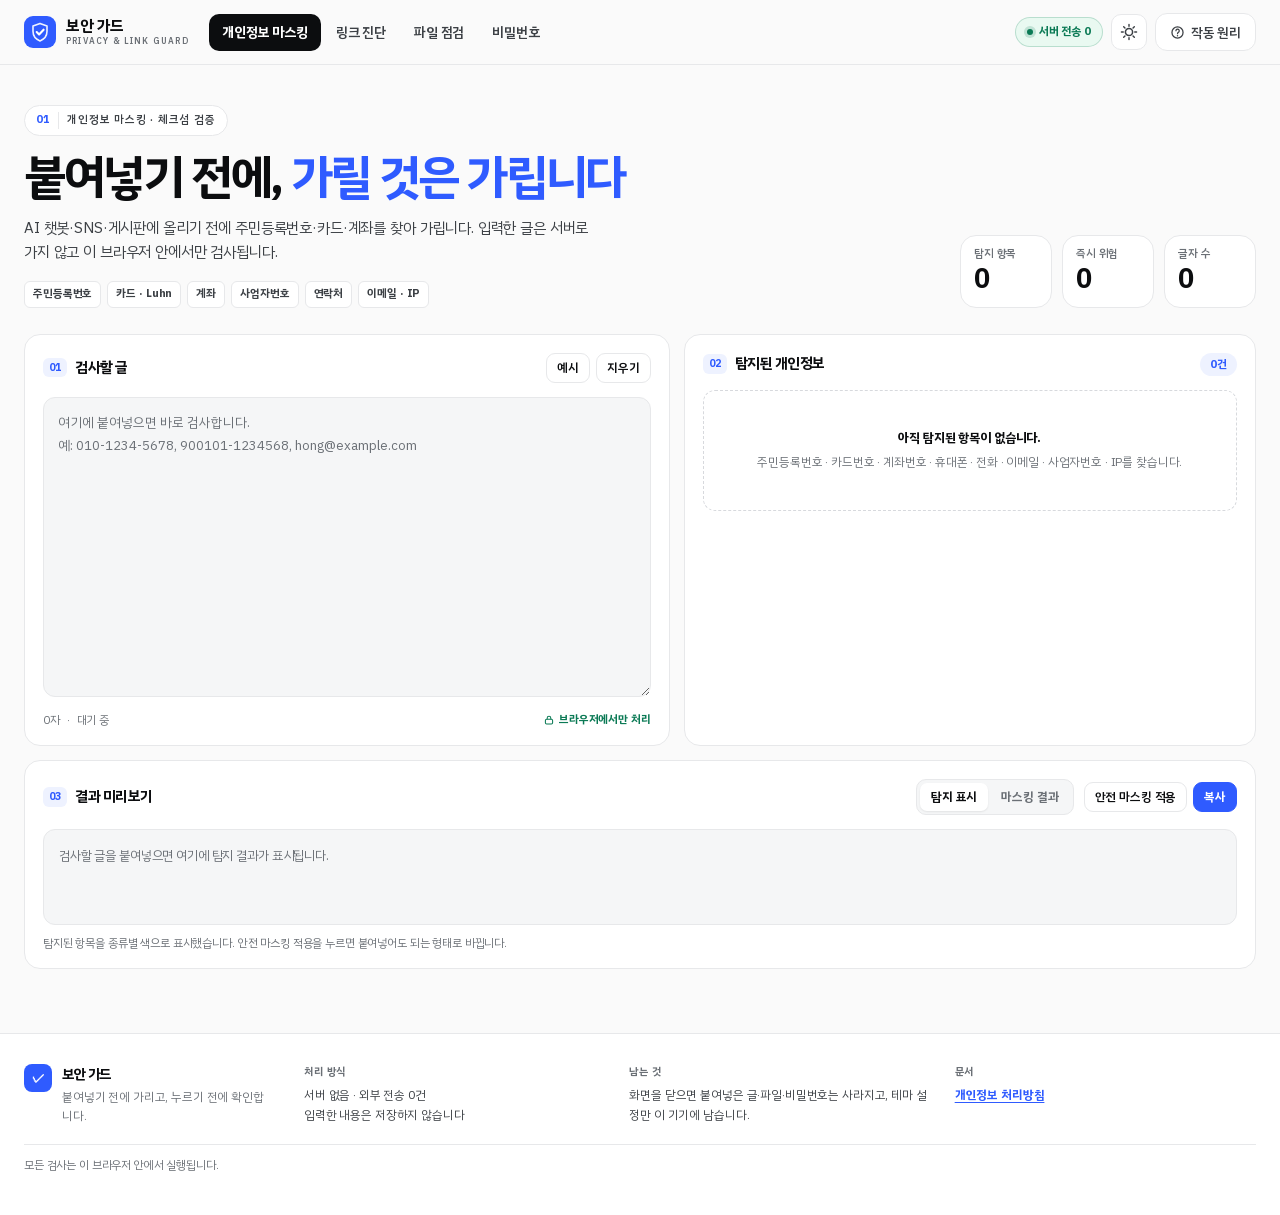
==== commit 5b83bcb2: "Redesign UI to Direction A (Crisp Bento): white surfaces, 1px #E7E8EA borders, 16px radius, cobalt #" ====
--- a/index.html
+++ b/index.html
@@ -26,16 +26,11 @@
   <div class="topbar-inner">
     <a class="brand" href="#" data-action="go-pii" aria-label="보안 가드 홈">
       <span class="brand-mark" aria-hidden="true">
-        <svg viewBox="0 0 40 40" width="34" height="34">
-          <defs>
-            <linearGradient id="brandGrad" x1="0" y1="0" x2="1" y2="1">
-              <stop offset="0" stop-color="#2ec9f0" /><stop offset="1" stop-color="#1d4ed8" />
-            </linearGradient>
-          </defs>
-          <rect x="1" y="1" width="38" height="38" rx="11" fill="url(#brandGrad)" />
-          <path d="M20 8.2l9.2 3.5v7.1c0 6.1-3.9 10.8-9.2 13-5.3-2.2-9.2-6.9-9.2-13v-7.1z"
-                fill="none" stroke="#fff" stroke-opacity=".55" stroke-width="1.9" stroke-linejoin="round" />
-          <path d="M15.6 20.2l3.1 3.2 6-6.4" fill="none" stroke="#fff" stroke-width="2.6"
+        <svg viewBox="0 0 32 32" width="32" height="32">
+          <rect width="32" height="32" rx="9" fill="#2F5BFF" />
+          <path d="M16 7.4l7 2.7v5.2c0 4.5-2.9 8-7 9.6-4.1-1.6-7-5.1-7-9.6v-5.2z"
+                fill="none" stroke="#fff" stroke-width="1.6" stroke-linejoin="round" stroke-opacity=".92" />
+          <path d="M12.7 16.1l2.4 2.4 4.5-4.8" fill="none" stroke="#fff" stroke-width="2.1"
                 stroke-linecap="round" stroke-linejoin="round" />
         </svg>
       </span>
@@ -72,10 +67,15 @@
 
   <!-- ── 개인정보 마스킹 ─────────────────────────────── -->
   <section class="view" id="view-pii" role="tabpanel" aria-label="개인정보 마스킹">
-    <div class="view-head">
-      <div class="view-title">
-        <h1>개인정보 마스킹</h1>
-        <p class="sub">AI 챗봇·SNS·게시판에 붙여넣기 전에 주민등록번호·계좌·카드번호를 찾아 가립니다. 입력한 글은 서버로 가지 않고 이 브라우저 안에서만 검사됩니다.</p>
+    <div class="hero">
+      <div class="hero-copy">
+        <span class="eyebrow"><b>01</b>개인정보 마스킹 · 체크섬 검증</span>
+        <h1>붙여넣기 전에, <em>가릴 것은 가립니다</em></h1>
+        <p class="sub">AI 챗봇·SNS·게시판에 올리기 전에 주민등록번호·카드·계좌를 찾아 가립니다. 입력한 글은 서버로 가지 않고 이 브라우저 안에서만 검사됩니다.</p>
+        <div class="tagrow">
+          <span class="tag">주민등록번호</span><span class="tag">카드 · Luhn</span><span class="tag">계좌</span>
+          <span class="tag">사업자번호</span><span class="tag">연락처</span><span class="tag">이메일 · IP</span>
+        </div>
       </div>
       <div class="summary" id="piiSummary"></div>
     </div>
@@ -83,7 +83,7 @@
     <div class="pii-grid">
       <div class="panel">
         <div class="panel-head">
-          <h2>검사할 글</h2>
+          <h2><span class="idx">01</span>검사할 글</h2>
           <div class="panel-tools">
             <button type="button" class="btn btn-sm" data-action="pii-sample">예시</button>
             <button type="button" class="btn btn-sm" data-action="pii-clear">지우기</button>
@@ -105,7 +105,7 @@
 
       <div class="panel findings-panel">
         <div class="panel-head">
-          <h2>탐지된 개인정보</h2>
+          <h2><span class="idx">02</span>탐지된 개인정보</h2>
           <span class="count-pill" id="piiCount">0건</span>
         </div>
         <div class="riskline" id="piiRisk" hidden></div>
@@ -119,7 +119,7 @@
 
     <div class="panel preview-panel">
       <div class="panel-head">
-        <h2>결과 미리보기</h2>
+        <h2><span class="idx">03</span>결과 미리보기</h2>
         <div class="seg" id="piiSeg" role="tablist" aria-label="미리보기 모드">
           <button type="button" class="is-on" role="tab" aria-selected="true" data-view="raw">탐지 표시</button>
           <button type="button" role="tab" aria-selected="false" data-view="masked">마스킹 결과</button>
@@ -137,10 +137,15 @@
 
   <!-- ── 링크 진단 ───────────────────────────────────── -->
   <section class="view" id="view-url" role="tabpanel" aria-label="피싱 링크 진단" hidden>
-    <div class="view-head">
-      <div class="view-title">
-        <h1>피싱 링크 진단</h1>
+    <div class="hero">
+      <div class="hero-copy">
+        <span class="eyebrow"><b>02</b>피싱 링크 진단 · 문자·메일</span>
+        <h1>누르기 전에, <em>주소를 해부합니다</em></h1>
         <p class="sub">문자·메일로 온 링크를 누르기 전에 확인하세요. 브랜드 사칭 유사 도메인, 퓨니코드, IP 직접 접속, @ 우회, 단축 URL을 한 번에 봅니다.</p>
+        <div class="tagrow">
+          <span class="tag">유사 도메인</span><span class="tag">퓨니코드</span><span class="tag">@ 우회</span>
+          <span class="tag">IP 접속</span><span class="tag">단축 URL</span><span class="tag">위험 확장자</span>
+        </div>
       </div>
       <div class="summary" id="urlSummary"></div>
     </div>
@@ -200,16 +205,21 @@
 
   <!-- ── 파일 점검 ───────────────────────────────────── -->
   <section class="view" id="view-file" role="tabpanel" aria-label="파일 점검" hidden>
-    <div class="view-head">
-      <div class="view-title">
-        <h1>파일 점검</h1>
+    <div class="hero">
+      <div class="hero-copy">
+        <span class="eyebrow"><b>03</b>파일 점검 · 해시 · EXIF</span>
+        <h1>보내기 전에, <em>속을 열어봅니다</em></h1>
         <p class="sub">SHA-256 해시 계산, 확장자 위장 탐지, 사진에 박힌 GPS·촬영기기 정보 제거까지. 파일은 업로드되지 않고 브라우저 메모리에서만 읽습니다.</p>
+        <div class="tagrow">
+          <span class="tag">SHA-256 · SHA-1</span><span class="tag">매직 바이트</span><span class="tag">이중 확장자</span>
+          <span class="tag">RTL 문자</span><span class="tag">GPS · 촬영기기</span>
+        </div>
       </div>
       <div class="summary" id="fileSummary"></div>
     </div>
 
     <div class="drop" id="fileDrop" role="button" tabindex="0" aria-label="파일 선택 또는 끌어다 놓기">
-      <svg class="drop-icon" viewBox="0 0 48 48" width="40" height="40" aria-hidden="true">
+      <svg class="drop-icon" viewBox="0 0 48 48" width="36" height="36" aria-hidden="true">
         <path d="M24 31V11m0 0l-7 7m7-7l7 7" fill="none" stroke="currentColor" stroke-width="2.4" stroke-linecap="round" stroke-linejoin="round"/>
         <path d="M12 28v6a3 3 0 0 0 3 3h18a3 3 0 0 0 3-3v-6" fill="none" stroke="currentColor" stroke-width="2.2" stroke-linecap="round"/>
       </svg>
@@ -238,17 +248,22 @@
 
   <!-- ── 비밀번호 ────────────────────────────────────── -->
   <section class="view" id="view-pw" role="tabpanel" aria-label="비밀번호 강도 진단" hidden>
-    <div class="view-head">
-      <div class="view-title">
-        <h1>비밀번호 진단 · 생성</h1>
-        <p class="sub">얼마나 빨리 뚫리는지 계산하고, 브라우저 보안 난수(crypto.getRandomValues)로 새 비밀번호를 만듭니다. 입력한 비밀번호는 저장하지 않습니다.</p>
+    <div class="hero">
+      <div class="hero-copy">
+        <span class="eyebrow"><b>04</b>비밀번호 진단 · 생성</span>
+        <h1>얼마나 빨리 뚫리는지, <em>숫자로</em></h1>
+        <p class="sub">실효 엔트로피로 크래킹 시간을 계산하고, 브라우저 보안 난수(crypto.getRandomValues)로 새 비밀번호를 만듭니다. 입력한 비밀번호는 저장하지 않습니다.</p>
+        <div class="tagrow">
+          <span class="tag">실효 엔트로피</span><span class="tag">GPU 추정</span><span class="tag">패턴 감점</span>
+          <span class="tag">crypto 난수</span><span class="tag">특수문자 포함</span>
+        </div>
       </div>
       <div class="summary" id="pwSummary"></div>
     </div>
 
     <div class="pw-grid">
       <div class="panel">
-        <div class="panel-head"><h2>강도 진단</h2><span class="muted">입력 즉시 계산</span></div>
+        <div class="panel-head"><h2><span class="idx">01</span>강도 진단</h2><span class="muted">입력 즉시 계산</span></div>
         <div class="pw-field">
           <input id="pwInput" class="input" type="password" autocomplete="new-password" spellcheck="false"
                  placeholder="확인할 비밀번호" aria-label="확인할 비밀번호" />
@@ -272,7 +287,7 @@
       </div>
 
       <div class="panel">
-        <div class="panel-head"><h2>안전한 비밀번호 생성</h2><span class="muted">crypto.getRandomValues</span></div>
+        <div class="panel-head"><h2><span class="idx">02</span>안전한 비밀번호 생성</h2><span class="muted">crypto.getRandomValues</span></div>
         <div class="gen-len">
           <label for="genLen">길이 <b id="genLenVal">20</b></label>
           <input id="genLen" type="range" min="8" max="64" value="20" step="1" />
@@ -298,9 +313,28 @@
 
 <footer class="footer">
   <div class="footer-inner">
-    <p><strong>보안 가드</strong> · 서버 없음 · 외부 전송 0건 · 입력한 내용은 저장하지 않습니다.</p>
-    <p class="muted">모든 검사는 이 브라우저 안에서 실행됩니다. 화면을 닫으면 붙여넣은 글·파일·비밀번호는 사라지며, 테마 설정만 이 기기에 남습니다.</p>
-    <p class="muted"><a href="privacy.html">개인정보 처리방침</a></p>
+    <div class="foot-brand">
+      <span class="foot-mark" aria-hidden="true">✓</span>
+      <div>
+        <strong>보안 가드</strong>
+        <p>붙여넣기 전에 가리고, 누르기 전에 확인합니다.</p>
+      </div>
+    </div>
+    <div class="foot-cols">
+      <div class="foot-col">
+        <h2>처리 방식</h2>
+        <p>서버 없음 · 외부 전송 0건<br />입력한 내용은 저장하지 않습니다</p>
+      </div>
+      <div class="foot-col">
+        <h2>남는 것</h2>
+        <p>화면을 닫으면 붙여넣은 글·파일·비밀번호는 사라지고, 테마 설정만 이 기기에 남습니다.</p>
+      </div>
+      <div class="foot-col">
+        <h2>문서</h2>
+        <p><a href="privacy.html">개인정보 처리방침</a></p>
+      </div>
+    </div>
+    <p class="foot-line">모든 검사는 이 브라우저 안에서 실행됩니다.</p>
   </div>
 </footer>
 
--- a/styles.css
+++ b/styles.css
@@ -1,6 +1,8 @@
 /* ============================================================
    보안 가드 · styles.css
-   패밀리 룩: IBM Plex Sans KR · 라이트/다크 · 빌드 없음
+   디자인 시스템: A안 — Crisp Bento SaaS
+   순백 #FFFFFF / 바탕 #FAFAFA · 1px #E7E8EA 보더 · 16px 라운드
+   잉크 #0C0D0F · 코발트 #2F5BFF 단일 액센트 · 산세리프 800 헤드라인
    ============================================================ */
 
 @font-face {
@@ -22,65 +24,56 @@
 :root {
   --font: 'PlexKR', -apple-system, BlinkMacSystemFont, 'Segoe UI', 'Apple SD Gothic Neo', 'Malgun Gothic', sans-serif;
   --mono: ui-monospace, SFMono-Regular, 'SF Mono', Menlo, Consolas, 'Liberation Mono', monospace;
-  --bg: #f4f6fa;
-  --bg-grad: radial-gradient(1100px 480px at 12% -12%, #dceeff 0%, rgba(220, 238, 255, 0) 62%),
-             radial-gradient(1000px 460px at 96% -18%, #e6e9ff 0%, rgba(230, 233, 255, 0) 60%);
-  --surface: #ffffff;
-  --surface-2: #fafbfd;
-  --surface-3: #eff3f8;
-  --line: #e3e8f0;
-  --line-strong: #d2dae6;
-  --ink: #0d131f;
-  --ink-2: #364152;
-  --ink-3: #64748b;
-  --ink-4: #94a3b8;
-  --brand: #1d4ed8;
-  --brand-2: #12b5d8;
-  --brand-soft: #eaf1ff;
-  --accent: #7c5cff;
-  --ok: #0f9d63;
-  --ok-soft: #e6f7ef;
-  --warn: #c2740b;
-  --warn-soft: #fdf3e2;
-  --danger: #d92d3c;
-  --danger-soft: #fdecee;
-  --info: #2563eb;
-  --shadow-1: 0 1px 2px rgba(13, 19, 31, .05), 0 1px 3px rgba(13, 19, 31, .04);
-  --shadow-2: 0 12px 32px -14px rgba(13, 19, 31, .26), 0 2px 8px rgba(13, 19, 31, .04);
-  --shadow-3: 0 30px 80px -30px rgba(13, 19, 31, .45);
-  --r-sm: 9px;
-  --r-md: 13px;
-  --r-lg: 18px;
-  --r-xl: 22px;
-  --maxw: 1560px;
-  --topbar-h: 66px;
+
+  /* A안 코어 토큰 */
+  --bg: #FAFAFA;
+  --surface: #FFFFFF;
+  --surface-2: #F5F6F7;
+  --surface-3: #EFF1F3;
+  --ink: #0C0D0F;
+  --ink-2: #3C4045;
+  --sub: #6B7076;
+  --line: #E7E8EA;
+  --line-strong: #D7D9DD;
+  --accent: #2F5BFF;
+  --accent-soft: #EEF2FF;
+  --accent-line: #DDE4FF;
+  --ok: #0B7A55;
+  --ok-soft: #E9F9F1;
+  --warn: #8A5200;
+  --warn-soft: #FFF6E7;
+  --danger: #C0251C;
+  --danger-soft: #FDEDEC;
+
+  --radius: 16px;
+  --radius-md: 12px;
+  --radius-sm: 10px;
+  --shadow-hover: 0 12px 28px -20px rgba(12, 13, 15, .35);
+  --shadow-modal: 0 40px 100px -40px rgba(12, 13, 15, .55);
+  --maxw: 1280px;
 }
 
 [data-theme="dark"] {
-  --bg: #080b12;
-  --bg-grad: radial-gradient(1100px 500px at 10% -14%, rgba(18, 181, 216, .16) 0%, rgba(18, 181, 216, 0) 62%),
-             radial-gradient(1000px 460px at 94% -18%, rgba(80, 110, 255, .18) 0%, rgba(80, 110, 255, 0) 60%);
-  --surface: #10151f;
-  --surface-2: #141a25;
-  --surface-3: #1a2130;
-  --line: #222b3b;
-  --line-strong: #2d384b;
-  --ink: #f2f5fa;
-  --ink-2: #c5cddb;
-  --ink-3: #8a95a8;
-  --ink-4: #5f6b7e;
-  --brand: #6693ff;
-  --brand-soft: rgba(102, 147, 255, .13);
-  --ok: #38d399;
-  --ok-soft: rgba(56, 211, 153, .12);
-  --warn: #f0b25a;
-  --warn-soft: rgba(240, 178, 90, .12);
-  --danger: #ff7180;
-  --danger-soft: rgba(255, 113, 128, .12);
-  --info: #7aa8ff;
-  --shadow-1: 0 1px 2px rgba(0, 0, 0, .45);
-  --shadow-2: 0 18px 44px -22px rgba(0, 0, 0, .92), 0 2px 10px rgba(0, 0, 0, .32);
-  --shadow-3: 0 40px 100px -40px #000;
+  --bg: #0B0C0E;
+  --surface: #121417;
+  --surface-2: #171A1E;
+  --surface-3: #1D2126;
+  --ink: #F4F5F8;
+  --ink-2: #D3D7DD;
+  --sub: #A8AEB7;
+  --line: #262A31;
+  --line-strong: #333841;
+  --accent: #7C97FF;
+  --accent-soft: rgba(124, 151, 255, .14);
+  --accent-line: rgba(124, 151, 255, .32);
+  --ok: #4AD6A0;
+  --ok-soft: rgba(74, 214, 160, .12);
+  --warn: #F0B45F;
+  --warn-soft: rgba(240, 180, 95, .12);
+  --danger: #FF8A80;
+  --danger-soft: rgba(255, 138, 128, .12);
+  --shadow-hover: 0 12px 28px -18px rgba(0, 0, 0, .8);
+  --shadow-modal: 0 40px 100px -40px #000;
 }
 
 * { box-sizing: border-box; }
@@ -90,165 +83,217 @@
   margin: 0;
   font-family: var(--font);
   background: var(--bg);
-  background-image: var(--bg-grad);
-  background-attachment: fixed;
   color: var(--ink);
   font-size: 14px;
   line-height: 1.5;
+  letter-spacing: -.01em;
   -webkit-font-smoothing: antialiased;
   text-rendering: optimizeLegibility;
 }
-h1, h2, h3, h4 { margin: 0; font-weight: 700; letter-spacing: -.01em; }
+h1, h2, h3, h4 { margin: 0; font-weight: 700; letter-spacing: -.02em; }
 p { margin: 0; }
 a { color: inherit; text-decoration: none; }
-button { font-family: inherit; }
+button { font-family: inherit; letter-spacing: inherit; }
 code, pre, .mono { font-family: var(--mono); }
-::selection { background: rgba(29, 78, 216, .18); }
+::selection { background: var(--accent-soft); color: var(--ink); }
 
 .sr-only {
   position: absolute; width: 1px; height: 1px; padding: 0; margin: -1px;
   overflow: hidden; clip: rect(0 0 0 0); white-space: nowrap; border: 0;
 }
 .skip-link {
-  position: fixed; left: 12px; top: -60px; z-index: 200;
-  background: var(--ink); color: var(--surface); padding: 10px 14px; border-radius: 10px;
+  position: fixed; left: 14px; top: -64px; z-index: 200;
+  background: var(--ink); color: var(--surface); padding: 10px 14px;
+  border-radius: var(--radius-sm); font-size: 13px; font-weight: 600;
   transition: top .15s ease;
 }
-.skip-link:focus { top: 12px; }
-:focus-visible { outline: 2px solid var(--brand); outline-offset: 2px; border-radius: 6px; }
-.muted { color: var(--ink-3); }
-
-/* ── top bar ─────────────────────────────────────── */
+.skip-link:focus { top: 14px; }
+:focus-visible { outline: 2px solid var(--accent); outline-offset: 2px; border-radius: 6px; }
+.muted { color: var(--sub); }
+
+/* ── 상단 바 ─────────────────────────────────────── */
 .topbar {
   position: sticky; top: 0; z-index: 40;
-  background: color-mix(in srgb, var(--bg) 82%, transparent);
-  backdrop-filter: saturate(160%) blur(14px);
-  -webkit-backdrop-filter: saturate(160%) blur(14px);
+  background: color-mix(in srgb, var(--bg) 88%, transparent);
+  backdrop-filter: blur(14px) saturate(1.2);
+  -webkit-backdrop-filter: blur(14px) saturate(1.2);
   border-bottom: 1px solid var(--line);
 }
 .topbar-inner {
-  max-width: var(--maxw); margin: 0 auto; padding: 10px 20px;
-  display: flex; align-items: center; gap: 16px; min-height: var(--topbar-h);
+  max-width: var(--maxw); margin: 0 auto; padding: 0 24px;
+  display: flex; align-items: center; gap: 20px; min-height: 64px;
 }
 .brand { display: flex; align-items: center; gap: 10px; flex: none; }
-.brand-mark { display: flex; filter: drop-shadow(0 4px 10px rgba(29, 78, 216, .28)); }
+.brand-mark { display: flex; flex: none; }
 .brand-text { display: flex; flex-direction: column; line-height: 1.1; }
-.brand-text strong { font-size: 16px; letter-spacing: -.02em; }
-.brand-text small { font-size: 8.5px; letter-spacing: .16em; color: var(--ink-4); font-weight: 600; margin-top: 3px; }
-
-.tabs { display: flex; gap: 2px; flex: 1 1 auto; min-width: 0; overflow-x: auto; scrollbar-width: none; }
-.tabs::-webkit-scrollbar { display: none; }
+.brand-text strong { font-size: 15.5px; font-weight: 800; letter-spacing: -.03em; }
+.brand-text small { font-size: 8.5px; letter-spacing: .14em; color: var(--sub); font-weight: 600; margin-top: 3px; }
+
+.tabs { display: flex; gap: 2px; flex: 1 1 auto; min-width: 0; }
 .tab {
-  position: relative; border: 0; background: transparent; color: var(--ink-3);
-  font-size: 13.5px; font-weight: 500; padding: 8px 12px; border-radius: 10px;
-  cursor: pointer; white-space: nowrap; display: inline-flex; align-items: center; gap: 6px;
-  transition: color .15s, background .15s;
-}
-.tab:hover { color: var(--ink); background: var(--surface-3); }
-.tab.is-active { color: var(--ink); font-weight: 700; background: var(--surface); box-shadow: var(--shadow-1), inset 0 0 0 1px var(--line); }
+  border: 0; background: transparent; color: var(--ink-2);
+  font-size: 13.5px; font-weight: 600; padding: 8px 13px; border-radius: var(--radius-sm);
+  cursor: pointer; white-space: nowrap; display: inline-flex; align-items: center; justify-content: center;
+  transition: background .14s, color .14s;
+}
+.tab:hover { background: var(--surface-2); color: var(--ink); }
+.tab.is-active { background: var(--ink); color: var(--surface); font-weight: 700; }
 
 .top-actions { display: flex; align-items: center; gap: 8px; flex: none; }
 .local-pill {
-  display: inline-flex; align-items: center; gap: 6px; height: 26px; padding: 0 10px;
+  display: inline-flex; align-items: center; gap: 6px; height: 30px; padding: 0 11px;
   border-radius: 999px; background: var(--ok-soft); color: var(--ok);
-  font-size: 11px; font-weight: 800; letter-spacing: -.01em; white-space: nowrap;
-}
-.local-pill i { width: 6px; height: 6px; border-radius: 50%; background: currentColor; box-shadow: 0 0 0 3px color-mix(in srgb, currentColor 18%, transparent); }
+  font-size: 11.5px; font-weight: 700; white-space: nowrap;
+  border: 1px solid color-mix(in srgb, var(--ok) 22%, transparent);
+}
+.local-pill i {
+  width: 6px; height: 6px; border-radius: 50%; background: currentColor;
+  box-shadow: 0 0 0 3px color-mix(in srgb, currentColor 18%, transparent);
+}
 .icon-btn {
-  width: 38px; height: 38px; display: grid; place-items: center; flex: none;
-  border: 1px solid var(--line); border-radius: 11px; background: var(--surface);
-  color: var(--ink-2); cursor: pointer; transition: background .15s, color .15s;
-}
-.icon-btn:hover { background: var(--surface-3); color: var(--ink); }
+  width: 36px; height: 36px; display: grid; place-items: center; flex: none;
+  border: 1px solid var(--line); border-radius: var(--radius-sm); background: var(--surface);
+  color: var(--ink-2); cursor: pointer; transition: background .14s, color .14s, border-color .14s;
+}
+.icon-btn:hover { background: var(--surface-2); color: var(--ink); border-color: var(--line-strong); }
 [data-theme="light"] .ico-moon { display: none; }
 [data-theme="dark"] .ico-sun { display: none; }
-.how-btn { height: 38px; font-size: 12.5px; }
+.how-btn { height: 36px; font-size: 12.5px; }
 
 .btn {
   display: inline-flex; align-items: center; gap: 6px; justify-content: center;
-  border: 1px solid transparent; background: var(--surface-3); color: var(--ink);
-  height: 38px; padding: 0 13px; border-radius: 11px; font-size: 13px; font-weight: 600;
-  cursor: pointer; white-space: nowrap; transition: transform .12s, filter .15s, background .15s;
-}
-.btn:hover { filter: brightness(.97); }
+  border: 1px solid var(--line); background: var(--surface); color: var(--ink);
+  height: 38px; padding: 0 14px; border-radius: var(--radius-md);
+  font-size: 13px; font-weight: 600; cursor: pointer; white-space: nowrap;
+  transition: background .14s, border-color .14s, color .14s, transform .1s;
+}
+.btn:hover { background: var(--surface-2); border-color: var(--line-strong); }
 .btn:active { transform: translateY(1px); }
-.btn-primary { background: linear-gradient(135deg, var(--brand-2), var(--brand)); color: #fff; box-shadow: 0 6px 16px -8px rgba(29, 78, 216, .7); }
+.btn-primary { background: var(--accent); border-color: var(--accent); color: #fff; font-weight: 700; }
+.btn-primary:hover { background: #2249D8; border-color: #2249D8; }
+[data-theme="dark"] .btn-primary { color: #0B0C0E; }
+[data-theme="dark"] .btn-primary:hover { background: #93AAFF; border-color: #93AAFF; }
 .btn-ghost { background: var(--surface); border-color: var(--line); color: var(--ink-2); }
-.btn-ghost:hover { background: var(--surface-3); }
-.btn-sm { height: 30px; padding: 0 9px; font-size: 12px; border-radius: 8px; }
+.btn-ghost:hover { color: var(--ink); }
+.btn-sm { height: 30px; padding: 0 10px; font-size: 12px; border-radius: 9px; }
 .btn:disabled { opacity: .5; cursor: default; }
 
-/* ── layout ──────────────────────────────────────── */
-main { max-width: var(--maxw); margin: 0 auto; padding: 22px 20px 60px; }
-.view-head {
-  display: flex; align-items: flex-end; justify-content: space-between; gap: 20px;
-  margin-bottom: 16px; flex-wrap: wrap;
-}
-.view-title h1 { font-size: 24px; letter-spacing: -.03em; }
-.view-title .sub { color: var(--ink-3); font-size: 12.8px; margin-top: 5px; max-width: 660px; }
-.summary { display: flex; gap: 8px; flex-wrap: wrap; }
+/* ── 레이아웃 ────────────────────────────────────── */
+main { max-width: var(--maxw); margin: 0 auto; padding: 0 24px 64px; }
+
+.hero {
+  display: grid; grid-template-columns: minmax(0, 1fr) minmax(240px, 340px);
+  gap: 28px; align-items: end; padding: 40px 0 26px;
+}
+.hero-copy { min-width: 0; }
+.eyebrow {
+  display: inline-flex; align-items: center; gap: 8px;
+  font-size: 11px; font-weight: 600; letter-spacing: .07em; text-transform: uppercase;
+  color: var(--ink-2); background: var(--surface); border: 1px solid var(--line);
+  padding: 6px 11px; border-radius: 999px;
+}
+.eyebrow b {
+  color: var(--accent); font-weight: 800; letter-spacing: .02em;
+  padding-right: 8px; border-right: 1px solid var(--line);
+}
+.hero h1 {
+  margin: 16px 0 0; font-weight: 800; font-size: clamp(30px, 3.7vw, 48px);
+  line-height: 1.1; letter-spacing: -.05em; max-width: 24ch;
+}
+.hero h1 em { font-style: normal; color: var(--accent); }
+.hero .sub {
+  margin: 12px 0 0; font-size: 15px; line-height: 1.65; color: var(--ink-2); max-width: 64ch;
+}
+.tagrow { display: flex; flex-wrap: wrap; gap: 6px; margin-top: 16px; }
+.tag {
+  font-size: 11px; font-weight: 700; letter-spacing: -.01em; padding: 4px 8px;
+  border-radius: 6px; background: var(--surface); color: var(--ink-2); border: 1px solid var(--line);
+}
+.tag.blue { background: var(--accent-soft); border-color: var(--accent-line); color: var(--accent); }
+.tag.live { background: var(--ok-soft); border-color: color-mix(in srgb, var(--ok) 22%, transparent); color: var(--ok); }
+
+.summary { display: flex; flex-wrap: wrap; justify-content: flex-end; gap: 10px; align-content: end; }
+.summary:empty { display: none; }
 .stat {
-  background: var(--surface); border: 1px solid var(--line); border-radius: 12px;
-  padding: 7px 11px; min-width: 76px; box-shadow: var(--shadow-1);
-}
-.stat b { display: block; font-size: 16px; letter-spacing: -.02em; line-height: 1.2; font-variant-numeric: tabular-nums; }
-.stat span { font-size: 10.5px; color: var(--ink-4); font-weight: 600; }
+  background: var(--surface); border: 1px solid var(--line); border-radius: 16px;
+  padding: 10px 13px 12px; min-width: 92px; max-width: 210px;
+  display: flex; flex-direction: column-reverse; align-items: flex-start; gap: 2px;
+}
+.stat b {
+  display: block; font-size: 27px; font-weight: 800; letter-spacing: -.05em;
+  line-height: 1.1; font-variant-numeric: tabular-nums; min-width: 0; overflow-wrap: anywhere;
+}
+.stat span { display: block; font-size: 11px; color: var(--sub); font-weight: 600; }
+.stat.stat-text b { font-size: 18px; letter-spacing: -.03em; line-height: 1.3; }
 .stat.danger b { color: var(--danger); }
 .stat.ok b { color: var(--ok); }
 
 .panel {
-  background: var(--surface); border: 1px solid var(--line); border-radius: var(--r-lg);
-  padding: 16px 17px; box-shadow: var(--shadow-1); min-width: 0;
-}
-.panel-head { display: flex; align-items: center; gap: 10px; margin-bottom: 12px; flex-wrap: wrap; }
-.panel-head h2 { font-size: 14.5px; margin-right: auto; }
+  background: var(--surface); border: 1px solid var(--line); border-radius: var(--radius);
+  padding: 18px 18px 16px; min-width: 0;
+  transition: border-color .16s, box-shadow .16s;
+}
+.panel:hover { border-color: var(--line-strong); }
+.panel-head { display: flex; align-items: center; gap: 10px; margin-bottom: 14px; flex-wrap: wrap; }
+.panel-head h2 {
+  font-size: 14.5px; font-weight: 800; letter-spacing: -.03em; margin-right: auto;
+  display: inline-flex; align-items: center; gap: 8px;
+}
+.panel-head .idx {
+  font-size: 10.5px; font-weight: 800; color: var(--accent); background: var(--accent-soft);
+  border-radius: 6px; padding: 2px 6px; letter-spacing: 0; font-variant-numeric: tabular-nums;
+}
 .panel-head .muted { font-size: 11.5px; }
 .panel-tools { display: flex; gap: 6px; flex-wrap: wrap; }
 .count-pill {
-  background: var(--brand-soft); color: var(--brand); font-size: 11px; font-weight: 800;
-  border-radius: 999px; padding: 2px 9px; font-variant-numeric: tabular-nums;
-}
-.note { font-size: 11.5px; color: var(--ink-4); line-height: 1.6; margin-top: 12px; }
-.dot-sep { color: var(--ink-4); }
+  background: var(--accent-soft); color: var(--accent); font-size: 11.5px; font-weight: 800;
+  border-radius: 999px; padding: 3px 10px; font-variant-numeric: tabular-nums;
+}
+.note { font-size: 11.5px; color: var(--sub); line-height: 1.65; margin-top: 12px; }
+.dot-sep { color: var(--sub); }
 .spacer { flex: 1 1 auto; }
 .empty {
-  text-align: center; padding: 40px 20px; border: 1px dashed var(--line-strong);
-  border-radius: var(--r-lg); background: var(--surface); margin-top: 14px;
+  text-align: center; padding: 44px 20px; border: 1px dashed var(--line-strong);
+  border-radius: var(--radius); background: transparent; margin-top: 14px;
 }
 .empty p { margin-bottom: 4px; }
 .empty .muted { font-size: 12.5px; }
 
-/* inputs */
+/* ── 입력 ────────────────────────────────────────── */
 .input {
-  width: 100%; border: 1px solid var(--line); border-radius: 10px;
-  background: var(--surface-2); color: var(--ink); font-family: inherit; font-size: 13px;
-  padding: 0 11px; height: 38px;
-}
-.input:focus { outline: none; border-color: color-mix(in srgb, var(--brand) 45%, var(--line)); box-shadow: 0 0 0 3px color-mix(in srgb, var(--brand) 12%, transparent); }
+  width: 100%; border: 1px solid var(--line); border-radius: var(--radius-md);
+  background: var(--surface); color: var(--ink); font-family: inherit; font-size: 13px;
+  padding: 0 12px; height: 38px;
+  transition: border-color .14s, box-shadow .14s;
+}
+.input::placeholder { color: var(--sub); }
+.input:focus { outline: none; border-color: var(--accent); box-shadow: 0 0 0 3px var(--accent-soft); }
 .textarea {
-  height: 300px; padding: 12px 13px; resize: vertical; line-height: 1.72;
-  font-size: 13.2px; white-space: pre-wrap;
-}
-
-/* ── PII ─────────────────────────────────────────── */
-.pii-grid { display: grid; grid-template-columns: 1.08fr .92fr; gap: 14px; align-items: stretch; }
+  height: 300px; padding: 13px 14px; resize: vertical; line-height: 1.75;
+  font-size: 13.2px; white-space: pre-wrap; background: var(--surface-2); border-color: var(--line);
+}
+.textarea:focus { background: var(--surface); }
+
+/* ── 개인정보 마스킹 ─────────────────────────────── */
+.pii-grid { display: grid; grid-template-columns: 1.06fr .94fr; gap: 14px; align-items: stretch; }
 .input-foot {
-  display: flex; align-items: center; gap: 7px; margin-top: 8px;
-  font-size: 11.5px; color: var(--ink-4); flex-wrap: wrap;
+  display: flex; align-items: center; gap: 7px; margin-top: 9px;
+  font-size: 11.5px; color: var(--sub); flex-wrap: wrap;
 }
 .trust { display: inline-flex; align-items: center; gap: 4px; color: var(--ok); font-weight: 700; font-size: 11px; }
 .riskline {
   display: flex; align-items: center; gap: 7px; font-size: 12px; font-weight: 700;
-  border-radius: 9px; padding: 7px 10px; margin-bottom: 10px;
-}
-.riskline[data-risk="critical"] { background: var(--danger-soft); color: var(--danger); }
-.riskline[data-risk="high"] { background: var(--warn-soft); color: var(--warn); }
-.riskline[data-risk="mid"] { background: var(--brand-soft); color: var(--brand); }
-
-.findings { display: flex; flex-direction: column; gap: 6px; max-height: 330px; overflow: auto; }
+  border-radius: var(--radius-sm); padding: 9px 11px; margin-bottom: 10px;
+  border: 1px solid transparent;
+}
+.riskline[data-risk="critical"] { background: var(--danger-soft); color: var(--danger); border-color: color-mix(in srgb, var(--danger) 20%, transparent); }
+.riskline[data-risk="high"] { background: var(--warn-soft); color: var(--warn); border-color: color-mix(in srgb, var(--warn) 20%, transparent); }
+.riskline[data-risk="mid"] { background: var(--accent-soft); color: var(--accent); border-color: var(--accent-line); }
+
+.findings { display: flex; flex-direction: column; gap: 6px; max-height: 332px; overflow: auto; }
 .finding {
-  display: flex; align-items: center; gap: 8px; padding: 7px 9px;
-  background: var(--surface-2); border: 1px solid var(--line); border-radius: 10px;
+  display: flex; align-items: center; gap: 9px; padding: 8px 10px;
+  background: var(--surface-2); border: 1px solid var(--line); border-radius: var(--radius-sm);
   font-size: 12px; min-width: 0;
 }
 .ftype {
@@ -257,150 +302,155 @@
 }
 .ftype[data-tone="critical"] { background: var(--danger-soft); color: var(--danger); }
 .ftype[data-tone="high"] { background: var(--warn-soft); color: var(--warn); }
-.ftype[data-tone="mid"] { background: var(--brand-soft); color: var(--brand); }
-.ftype[data-tone="low"] { background: var(--surface-3); color: var(--ink-3); }
+.ftype[data-tone="mid"] { background: var(--accent-soft); color: var(--accent); }
+.ftype[data-tone="low"] { background: var(--surface-3); color: var(--ink-2); }
 .finding code {
   font-size: 11.5px; color: var(--ink-2); white-space: nowrap; overflow: hidden;
   text-overflow: ellipsis; min-width: 0;
 }
-.finding .fnote { margin-left: auto; flex: none; font-size: 10.5px; color: var(--ink-4); }
+.finding .fnote { margin-left: auto; flex: none; font-size: 10.5px; color: var(--sub); }
 .finding .fnote.low { color: var(--warn); }
-.findings-empty { text-align: center; padding: 34px 16px; color: var(--ink-4); font-size: 12px; }
-.findings-empty b { display: block; color: var(--ink-3); margin-bottom: 4px; font-size: 12.5px; }
+.findings-empty {
+  text-align: center; padding: 38px 18px; color: var(--sub); font-size: 12px;
+  border: 1px dashed var(--line-strong); border-radius: var(--radius-md);
+}
+.findings-empty b { display: block; color: var(--ink); margin-bottom: 5px; font-size: 12.5px; font-weight: 700; }
 .findings-empty span { display: block; line-height: 1.6; }
-.findings-more { font-size: 11px; color: var(--ink-4); text-align: center; padding-top: 2px; }
+.findings-more { font-size: 11px; color: var(--sub); text-align: center; padding-top: 2px; }
 
 .preview-panel { margin-top: 14px; }
-.seg { display: inline-flex; background: var(--surface-3); padding: 3px; border-radius: 10px; gap: 2px; }
+.seg { display: inline-flex; background: var(--surface-2); padding: 3px; border-radius: var(--radius-sm); gap: 2px; border: 1px solid var(--line); }
 .seg button {
-  border: 0; background: transparent; border-radius: 7px; padding: 5px 10px;
-  font-size: 12px; font-weight: 700; color: var(--ink-3); cursor: pointer;
-}
-.seg button.is-on { background: var(--surface); color: var(--ink); box-shadow: var(--shadow-1); }
+  border: 0; background: transparent; border-radius: 7px; padding: 5px 11px;
+  font-size: 12px; font-weight: 700; color: var(--sub); cursor: pointer;
+}
+.seg button.is-on { background: var(--surface); color: var(--ink); box-shadow: 0 1px 2px rgba(12, 13, 15, .08); }
 .preview-box {
-  margin: 0; border: 1px solid var(--line); border-radius: 12px; background: var(--surface-2);
-  padding: 13px 14px; font-size: 12.8px; line-height: 1.85; color: var(--ink-2);
+  margin: 0; border: 1px solid var(--line); border-radius: var(--radius-md); background: var(--surface-2);
+  padding: 14px 15px; font-size: 12.8px; line-height: 1.85; color: var(--ink-2);
   white-space: pre-wrap; word-break: break-word; min-height: 96px; max-height: 300px;
   overflow: auto; font-family: var(--font);
 }
-.preview-box.masked { color: var(--ink); background: color-mix(in srgb, var(--ok-soft) 55%, var(--surface-2)); font-family: var(--mono); font-size: 12.4px; }
-.preview-box .placeholder { color: var(--ink-4); }
+.preview-box.masked { color: var(--ink); background: var(--ok-soft); border-color: color-mix(in srgb, var(--ok) 26%, transparent); font-family: var(--mono); font-size: 12.4px; }
+.preview-box .placeholder { color: var(--sub); }
 .hl { border-radius: 4px; padding: 1px 2px; font-weight: 700; box-shadow: inset 0 -1px 0 currentColor; }
 .hl[data-tone="critical"] { background: var(--danger-soft); color: var(--danger); }
 .hl[data-tone="high"] { background: var(--warn-soft); color: var(--warn); }
-.hl[data-tone="mid"] { background: var(--brand-soft); color: var(--brand); }
+.hl[data-tone="mid"] { background: var(--accent-soft); color: var(--accent); }
 .hl[data-tone="low"] { background: var(--surface-3); color: var(--ink-2); }
-.preview-note { font-size: 11.5px; color: var(--ink-4); margin-top: 9px; }
-.preview-note b { color: var(--ink-3); }
-
-/* ── URL ─────────────────────────────────────────── */
+.preview-note { font-size: 11.5px; color: var(--sub); margin-top: 10px; }
+.preview-note b { color: var(--ink-2); }
+
+/* ── 링크 진단 ───────────────────────────────────── */
 .url-form { display: flex; gap: 9px; margin-bottom: 10px; }
 .url-field {
-  flex: 1 1 auto; display: flex; align-items: center; gap: 8px; min-width: 0;
-  background: var(--surface); border: 1px solid var(--line); border-radius: 12px;
-  padding: 0 12px; height: 46px; color: var(--ink-4); box-shadow: var(--shadow-1);
-  transition: border-color .15s, box-shadow .15s;
-}
-.url-field:focus-within { border-color: color-mix(in srgb, var(--brand) 40%, var(--line)); box-shadow: 0 0 0 3px color-mix(in srgb, var(--brand) 10%, transparent); color: var(--ink-3); }
+  flex: 1 1 auto; display: flex; align-items: center; gap: 9px; min-width: 0;
+  background: var(--surface); border: 1px solid var(--line); border-radius: var(--radius-md);
+  padding: 0 13px; height: 50px; color: var(--sub);
+  transition: border-color .14s, box-shadow .14s;
+}
+.url-field:focus-within { border-color: var(--accent); box-shadow: 0 0 0 3px var(--accent-soft); color: var(--ink-2); }
 .url-field input {
   flex: 1 1 auto; min-width: 0; border: 0; outline: 0; background: transparent;
   font-family: var(--mono); font-size: 13.5px; color: var(--ink); height: 100%;
 }
-.url-field input::placeholder { font-family: var(--font); color: var(--ink-4); font-size: 13px; }
-.url-clear { border: 0; background: transparent; color: var(--ink-4); cursor: pointer; font-size: 13px; padding: 4px; }
-.url-form .btn { height: 46px; padding: 0 22px; border-radius: 12px; font-size: 14px; }
-
-.sample-row { display: flex; gap: 7px; flex-wrap: wrap; margin-bottom: 14px; }
+.url-field input::placeholder { font-family: var(--font); color: var(--sub); font-size: 13px; }
+.url-clear { border: 0; background: transparent; color: var(--sub); cursor: pointer; font-size: 13px; padding: 4px; border-radius: 6px; }
+.url-clear:hover { background: var(--surface-2); color: var(--ink); }
+.url-form .btn { height: 50px; padding: 0 24px; font-size: 14px; }
+
+.sample-row { display: flex; gap: 7px; flex-wrap: wrap; margin-bottom: 16px; }
 .sample-chip {
   display: inline-flex; align-items: center; gap: 6px; border: 1px solid var(--line);
-  background: var(--surface); color: var(--ink-2); border-radius: 999px; padding: 5px 11px;
+  background: var(--surface); color: var(--ink-2); border-radius: 999px; padding: 6px 12px;
   font-size: 11.5px; font-weight: 600; cursor: pointer; max-width: 100%;
   transition: background .14s, border-color .14s, color .14s;
 }
-.sample-chip:hover { background: var(--surface-3); border-color: var(--line-strong); color: var(--ink); }
+.sample-chip:hover { background: var(--surface-2); border-color: var(--line-strong); color: var(--ink); }
 .sample-chip .sc-label { font-weight: 800; }
-.sample-chip .sc-hint { color: var(--ink-4); font-weight: 500; }
+.sample-chip .sc-hint { color: var(--sub); font-weight: 500; }
 
 .inline-error {
-  background: var(--danger-soft); color: var(--danger); border-radius: 10px;
-  padding: 9px 12px; font-size: 12.5px; font-weight: 600; margin-bottom: 14px;
+  background: var(--danger-soft); color: var(--danger); border-radius: var(--radius-sm);
+  padding: 10px 13px; font-size: 12.5px; font-weight: 600; margin-bottom: 16px;
+  border: 1px solid color-mix(in srgb, var(--danger) 20%, transparent);
 }
 
 .url-result { display: flex; flex-direction: column; gap: 14px; }
 .score-card {
-  display: flex; align-items: center; gap: 20px; padding: 18px 20px;
-  background: var(--surface); border: 1px solid var(--line); border-radius: var(--r-lg);
-  box-shadow: var(--shadow-1); flex-wrap: wrap;
-}
-.gauge { position: relative; width: 120px; height: 120px; flex: none; }
+  display: grid; grid-template-columns: auto minmax(0, 1.1fr) minmax(0, .9fr);
+  gap: 22px; padding: 20px 22px; align-items: center;
+  background: var(--surface); border: 1px solid var(--line); border-radius: var(--radius);
+}
+.gauge { position: relative; width: 118px; height: 118px; flex: none; }
 .gauge svg { display: block; }
 .gauge-track { stroke: var(--surface-3); }
-.gauge-fill { stroke: var(--ok); transition: stroke-dashoffset .5s cubic-bezier(.2,.8,.3,1), stroke .3s; }
+.gauge-fill { stroke: var(--ok); transition: stroke-dashoffset .5s cubic-bezier(.2, .8, .3, 1), stroke .3s; }
 .gauge-label {
   position: absolute; inset: 0; display: flex; flex-direction: column;
   align-items: center; justify-content: center; line-height: 1;
 }
-.gauge-label b { font-size: 30px; letter-spacing: -.04em; font-variant-numeric: tabular-nums; }
-.gauge-label span { font-size: 10.5px; color: var(--ink-4); font-weight: 700; margin-top: 3px; }
-.score-copy { flex: 1 1 260px; min-width: 0; }
+.gauge-label b { font-size: 32px; font-weight: 800; letter-spacing: -.05em; font-variant-numeric: tabular-nums; }
+.gauge-label span { font-size: 10.5px; color: var(--sub); font-weight: 700; margin-top: 4px; }
+.score-copy { min-width: 0; }
 .grade-chip {
   display: inline-flex; align-items: center; gap: 5px; font-size: 11px; font-weight: 800;
   padding: 3px 10px; border-radius: 999px; background: var(--ok-soft); color: var(--ok);
-  margin-bottom: 7px;
-}
-.score-copy h2 { font-size: 20px; letter-spacing: -.03em; margin-bottom: 4px; }
-.score-copy p { font-size: 12.5px; line-height: 1.6; max-width: 560px; }
-.score-meta { flex: 1 1 240px; display: flex; flex-direction: column; gap: 6px; min-width: 0; }
+  margin-bottom: 8px; border: 1px solid color-mix(in srgb, var(--ok) 22%, transparent);
+}
+.score-copy h2 { font-size: 20px; font-weight: 800; letter-spacing: -.035em; margin-bottom: 5px; }
+.score-copy p { font-size: 12.5px; line-height: 1.65; max-width: 560px; }
+.score-meta { display: flex; flex-direction: column; gap: 7px; min-width: 0; }
 .meta-row { display: flex; gap: 8px; font-size: 11.5px; align-items: baseline; }
-.meta-row span { color: var(--ink-4); flex: none; width: 74px; font-weight: 600; }
+.meta-row span { color: var(--sub); flex: none; width: 72px; font-weight: 600; }
 .meta-row b { font-family: var(--mono); font-size: 11.5px; font-weight: 600; color: var(--ink-2); word-break: break-all; }
 
 [data-grade="safe"] .gauge-fill { stroke: var(--ok); }
-[data-grade="safe"] .grade-chip { background: var(--ok-soft); color: var(--ok); }
+[data-grade="safe"] .grade-chip { background: var(--ok-soft); color: var(--ok); border-color: color-mix(in srgb, var(--ok) 22%, transparent); }
 [data-grade="warn"] .gauge-fill { stroke: var(--warn); }
-[data-grade="warn"] .grade-chip { background: var(--warn-soft); color: var(--warn); }
-[data-grade="danger"] .gauge-fill { stroke: #f08019; }
-[data-grade="danger"] .grade-chip { background: #fdf0e3; color: #b45309; }
-[data-theme="dark"] [data-grade="danger"] .grade-chip { background: rgba(240, 128, 25, .14); color: #f7a94e; }
+[data-grade="warn"] .grade-chip { background: var(--warn-soft); color: var(--warn); border-color: color-mix(in srgb, var(--warn) 22%, transparent); }
+[data-grade="danger"] .gauge-fill { stroke: #C25E00; }
+[data-grade="danger"] .grade-chip { background: var(--warn-soft); color: #8A3D00; border-color: color-mix(in srgb, #C25E00 24%, transparent); }
+[data-theme="dark"] [data-grade="danger"] .grade-chip { background: rgba(194, 94, 0, .18); color: #F7A94E; }
 [data-grade="critical"] .gauge-fill { stroke: var(--danger); }
-[data-grade="critical"] .grade-chip { background: var(--danger-soft); color: var(--danger); }
+[data-grade="critical"] .grade-chip { background: var(--danger-soft); color: var(--danger); border-color: color-mix(in srgb, var(--danger) 22%, transparent); }
 [data-grade="critical"] .score-copy h2 { color: var(--danger); }
 
 .url-cols { display: grid; grid-template-columns: 1.15fr .85fr; gap: 14px; align-items: start; }
 .reason-list { display: flex; flex-direction: column; gap: 7px; }
 .reason {
-  display: flex; gap: 10px; padding: 10px 11px; border-radius: 11px;
+  display: flex; gap: 10px; padding: 11px 12px; border-radius: var(--radius-md);
   background: var(--surface-2); border: 1px solid var(--line); align-items: flex-start;
 }
 .reason .r-points {
   flex: none; font-size: 10.5px; font-weight: 900; border-radius: 6px; padding: 3px 7px;
-  font-variant-numeric: tabular-nums; background: var(--surface-3); color: var(--ink-3);
+  font-variant-numeric: tabular-nums; background: var(--surface-3); color: var(--ink-2);
 }
 .reason[data-sev="danger"] .r-points { background: var(--danger-soft); color: var(--danger); }
 .reason[data-sev="warn"] .r-points { background: var(--warn-soft); color: var(--warn); }
-.reason[data-sev="info"] .r-points { background: var(--surface-3); color: var(--ink-3); }
+.reason[data-sev="info"] .r-points { background: var(--surface-3); color: var(--ink-2); }
 .reason .r-body { min-width: 0; }
 .reason .r-title { font-size: 12.8px; font-weight: 700; margin-bottom: 2px; }
-.reason .r-detail { font-size: 11.8px; color: var(--ink-3); line-height: 1.55; word-break: break-word; }
-.reason-clean { text-align: center; padding: 26px 12px; color: var(--ink-3); font-size: 12.5px; }
+.reason .r-detail { font-size: 11.8px; color: var(--sub); line-height: 1.6; word-break: break-word; }
+.reason-clean { text-align: center; padding: 26px 12px; color: var(--sub); font-size: 12.5px; border: 1px dashed var(--line-strong); border-radius: var(--radius-md); }
 .reason-clean b { display: block; color: var(--ok); font-size: 13px; margin-bottom: 3px; }
 
 .positive-list { display: flex; flex-direction: column; gap: 6px; }
 .positive {
-  display: flex; align-items: center; gap: 7px; font-size: 12.2px; color: var(--ink-2);
-  background: var(--surface-2); border: 1px solid var(--line); border-radius: 9px; padding: 7px 10px;
+  display: flex; align-items: center; gap: 8px; font-size: 12.2px; color: var(--ink-2);
+  background: var(--surface-2); border: 1px solid var(--line); border-radius: var(--radius-sm); padding: 8px 10px;
 }
 .positive::before {
-  content: "✓"; color: var(--ok); font-weight: 900; font-size: 11px;
+  content: "✓"; color: var(--ok); font-weight: 900; font-size: 10px;
   width: 16px; height: 16px; border-radius: 50%; background: var(--ok-soft);
   display: inline-grid; place-items: center; flex: none;
 }
-.positive-empty { font-size: 12px; color: var(--ink-4); padding: 8px 2px; }
+.positive-empty { font-size: 12px; color: var(--sub); padding: 8px 2px; }
 .howto {
-  margin-top: 12px; border-top: 1px dashed var(--line); padding-top: 11px;
-  font-size: 11.5px; color: var(--ink-3); line-height: 1.75;
-}
-.howto b { display: block; color: var(--ink-2); font-size: 11.5px; margin-bottom: 4px; }
+  margin-top: 14px; border-top: 1px solid var(--line); padding-top: 12px;
+  font-size: 11.5px; color: var(--sub); line-height: 1.75;
+}
+.howto b { display: block; color: var(--ink); font-size: 11.5px; margin-bottom: 5px; }
 .howto ul { margin: 0; padding-left: 16px; }
 .howto li { margin-bottom: 3px; }
 
@@ -408,279 +458,323 @@
 .recent-list { display: flex; flex-wrap: wrap; gap: 7px; }
 .recent-item {
   display: inline-flex; align-items: center; gap: 7px; border: 1px solid var(--line);
-  background: var(--surface-2); border-radius: 9px; padding: 5px 9px; font-size: 11.5px;
+  background: var(--surface); border-radius: 999px; padding: 5px 11px; font-size: 11.5px;
   cursor: pointer; max-width: 100%;
 }
-.recent-item:hover { border-color: var(--line-strong); background: var(--surface-3); }
+.recent-item:hover { border-color: var(--line-strong); background: var(--surface-2); }
 .recent-item .ri-score { font-weight: 900; font-size: 10.5px; border-radius: 5px; padding: 1px 5px; }
-.recent-item .ri-url { color: var(--ink-3); max-width: 260px; overflow: hidden; text-overflow: ellipsis; white-space: nowrap; }
+.recent-item .ri-url { color: var(--sub); max-width: 260px; overflow: hidden; text-overflow: ellipsis; white-space: nowrap; }
 .recent-item .ri-score[data-key="safe"] { background: var(--ok-soft); color: var(--ok); }
 .recent-item .ri-score[data-key="warn"] { background: var(--warn-soft); color: var(--warn); }
-.recent-item .ri-score[data-key="danger"] { background: #fdf0e3; color: #b45309; }
+.recent-item .ri-score[data-key="danger"] { background: var(--warn-soft); color: #8A3D00; }
+[data-theme="dark"] .recent-item .ri-score[data-key="danger"] { background: rgba(194, 94, 0, .18); color: #F7A94E; }
 .recent-item .ri-score[data-key="critical"] { background: var(--danger-soft); color: var(--danger); }
 
-/* ── files ───────────────────────────────────────── */
+/* ── 파일 점검 ───────────────────────────────────── */
 .drop {
   display: flex; flex-direction: column; align-items: center; gap: 5px; text-align: center;
-  border: 1.5px dashed var(--line-strong); border-radius: var(--r-lg); background: var(--surface);
-  padding: 26px 20px; cursor: pointer; color: var(--ink-3); transition: border-color .15s, background .15s;
-}
-.drop:hover, .drop:focus-visible { border-color: color-mix(in srgb, var(--brand) 50%, var(--line-strong)); background: var(--surface-2); }
-.drop.is-over { border-color: var(--brand); background: var(--brand-soft); }
-.drop-icon { color: var(--brand); margin-bottom: 3px; }
-.drop b { font-size: 14.5px; color: var(--ink); }
-.drop b .u { color: var(--brand); text-decoration: underline; text-underline-offset: 2px; }
+  border: 1.5px dashed var(--line-strong); border-radius: var(--radius); background: var(--surface);
+  padding: 30px 20px; cursor: pointer; color: var(--sub);
+  transition: border-color .15s, background .15s;
+}
+.drop:hover, .drop:focus-visible { border-color: var(--accent); background: var(--accent-soft); }
+.drop.is-over { border-color: var(--accent); background: var(--accent-soft); }
+.drop-icon { color: var(--accent); margin-bottom: 4px; }
+.drop b { font-size: 14.5px; font-weight: 700; color: var(--ink); }
+.drop b .u { color: var(--accent); text-decoration: underline; text-underline-offset: 2px; }
 .drop span { font-size: 12px; }
-.drop-note { margin-top: 3px; font-size: 11px !important; color: var(--ok); font-weight: 700; }
-.file-tools { display: flex; gap: 12px; align-items: center; margin: 12px 0 4px; flex-wrap: wrap; }
-.hash-compare { display: flex; align-items: center; gap: 8px; flex: 1 1 320px; min-width: 0; }
-.hash-compare label { font-size: 11.5px; font-weight: 700; color: var(--ink-3); flex: none; }
+.drop-note { margin-top: 4px; font-size: 11px !important; color: var(--ok); font-weight: 700; }
+.file-tools { display: flex; gap: 12px; align-items: center; margin: 14px 0 4px; flex-wrap: wrap; }
+.hash-compare { display: flex; align-items: center; gap: 8px; flex: 1 1 320px; min-width: 0; max-width: 620px; }
+.hash-compare label { font-size: 11.5px; font-weight: 700; color: var(--sub); flex: none; }
 .hash-compare .input { height: 34px; font-family: var(--mono); font-size: 12px; }
 .hash-state { font-size: 11.5px; font-weight: 700; flex: none; }
 .hash-state[data-state="match"] { color: var(--ok); }
 .hash-state[data-state="diff"] { color: var(--danger); }
 .hash-state[data-state="bad"] { color: var(--warn); }
 
-.file-list { display: flex; flex-direction: column; gap: 14px; margin-top: 12px; }
+.file-list { display: flex; flex-direction: column; gap: 14px; margin-top: 14px; }
 .file-card {
-  background: var(--surface); border: 1px solid var(--line); border-radius: var(--r-lg);
-  box-shadow: var(--shadow-1); overflow: hidden;
+  background: var(--surface); border: 1px solid var(--line); border-radius: var(--radius);
+  overflow: hidden;
 }
 .file-head {
-  display: flex; align-items: center; gap: 10px; padding: 12px 15px;
+  display: flex; align-items: center; gap: 10px; padding: 13px 16px;
   border-bottom: 1px solid var(--line); background: var(--surface-2); min-width: 0;
 }
 .file-icon {
-  width: 34px; height: 34px; border-radius: 9px; flex: none; display: grid; place-items: center;
-  background: var(--brand-soft); color: var(--brand); font-size: 10px; font-weight: 900;
-  text-transform: uppercase;
+  width: 34px; height: 34px; border-radius: var(--radius-sm); flex: none; display: grid; place-items: center;
+  background: var(--accent-soft); color: var(--accent); font-size: 10px; font-weight: 900;
+  text-transform: uppercase; border: 1px solid var(--accent-line);
 }
 .file-name { font-size: 13px; font-weight: 700; word-break: break-all; min-width: 0; line-height: 1.4; }
-.file-meta { font-size: 11px; color: var(--ink-4); margin-top: 2px; }
+.file-meta { font-size: 11px; color: var(--sub); margin-top: 2px; }
 .file-remove {
   margin-left: auto; flex: none; border: 1px solid var(--line); background: var(--surface);
-  color: var(--ink-3); border-radius: 8px; width: 28px; height: 28px; cursor: pointer; font-size: 12px;
+  color: var(--sub); border-radius: 8px; width: 28px; height: 28px; cursor: pointer; font-size: 12px;
 }
 .file-remove:hover { background: var(--surface-3); color: var(--ink); }
-.file-body { padding: 13px 15px; display: flex; flex-direction: column; gap: 11px; }
-.verdict { display: flex; gap: 9px; border-radius: 10px; padding: 9px 11px; font-size: 12.2px; line-height: 1.5; }
-.verdict[data-level="ok"] { background: var(--ok-soft); color: var(--ok); }
-.verdict[data-level="warn"] { background: var(--warn-soft); color: var(--warn); }
-.verdict[data-level="danger"] { background: var(--danger-soft); color: var(--danger); }
-.verdict[data-level="info"] { background: var(--surface-3); color: var(--ink-2); }
-.verdict b { display: block; font-size: 12.8px; margin-bottom: 1px; }
+.file-body { padding: 14px 16px; display: flex; flex-direction: column; gap: 12px; }
+.verdict { display: flex; gap: 9px; border-radius: var(--radius-md); padding: 10px 12px; font-size: 12.2px; line-height: 1.55; border: 1px solid transparent; }
+.verdict[data-level="ok"] { background: var(--ok-soft); color: var(--ok); border-color: color-mix(in srgb, var(--ok) 20%, transparent); }
+.verdict[data-level="warn"] { background: var(--warn-soft); color: var(--warn); border-color: color-mix(in srgb, var(--warn) 20%, transparent); }
+.verdict[data-level="danger"] { background: var(--danger-soft); color: var(--danger); border-color: color-mix(in srgb, var(--danger) 20%, transparent); }
+.verdict[data-level="info"] { background: var(--surface-2); color: var(--ink-2); border-color: var(--line); }
+.verdict b { display: block; font-size: 12.8px; margin-bottom: 2px; }
 .verdict .v-ico { flex: none; font-weight: 900; }
-.hash-rows { display: flex; flex-direction: column; gap: 5px; }
+.hash-rows { display: flex; flex-direction: column; gap: 6px; }
 .hash-row { display: flex; align-items: center; gap: 8px; min-width: 0; }
 .hash-row .h-algo {
-  flex: none; width: 56px; font-size: 10px; font-weight: 800; color: var(--ink-4); letter-spacing: .02em;
+  flex: none; width: 58px; font-size: 10px; font-weight: 800; color: var(--sub); letter-spacing: .02em;
 }
 .hash-row code {
   font-size: 11.3px; color: var(--ink-2); overflow-wrap: anywhere; min-width: 0; flex: 1 1 auto;
-  background: var(--surface-2); border: 1px solid var(--line); border-radius: 6px; padding: 3px 7px;
+  background: var(--surface-2); border: 1px solid var(--line); border-radius: 7px; padding: 4px 8px;
 }
 .hash-row .h-copy {
-  flex: none; border: 0; background: transparent; color: var(--ink-4); cursor: pointer;
+  flex: none; border: 0; background: transparent; color: var(--sub); cursor: pointer;
   font-size: 11px; padding: 3px 5px; border-radius: 5px;
 }
 .hash-row .h-copy:hover { background: var(--surface-3); color: var(--ink); }
 .hash-row.is-match code { border-color: color-mix(in srgb, var(--ok) 45%, var(--line)); background: var(--ok-soft); color: var(--ok); }
-.magic-line { display: flex; flex-wrap: wrap; gap: 6px 14px; font-size: 11.5px; color: var(--ink-3); align-items: baseline; }
+.magic-line { display: flex; flex-wrap: wrap; gap: 6px 14px; font-size: 11.5px; color: var(--sub); align-items: baseline; }
 .magic-line b { color: var(--ink-2); font-family: var(--mono); font-size: 11px; }
-.magic-line .bytes { font-family: var(--mono); color: var(--ink-3); letter-spacing: .02em; }
-
-.exif-box { border: 1px solid var(--line); border-radius: 11px; border-left: 3px solid var(--warn); padding: 11px 12px; background: var(--surface-2); }
-.exif-head { display: flex; align-items: center; gap: 8px; margin-bottom: 8px; flex-wrap: wrap; }
-.exif-head h3 { font-size: 12.5px; }
+.magic-line .bytes { font-family: var(--mono); color: var(--sub); letter-spacing: .02em; }
+
+.exif-box { border: 1px solid var(--line); border-radius: var(--radius-md); border-left: 3px solid var(--warn); padding: 12px 13px; background: var(--surface-2); }
+.exif-head { display: flex; align-items: center; gap: 8px; margin-bottom: 9px; flex-wrap: wrap; }
+.exif-head h3 { font-size: 12.5px; font-weight: 800; }
 .exif-head .exif-count { font-size: 10.5px; font-weight: 800; background: var(--warn-soft); color: var(--warn); border-radius: 999px; padding: 2px 8px; }
 .exif-head .exif-clean { font-size: 10.5px; font-weight: 800; background: var(--ok-soft); color: var(--ok); border-radius: 999px; padding: 2px 8px; }
 .exif-gps {
   display: flex; align-items: center; gap: 8px; flex-wrap: wrap; font-size: 12px;
-  background: var(--danger-soft); color: var(--danger); border-radius: 8px; padding: 7px 9px; margin-bottom: 8px;
+  background: var(--danger-soft); color: var(--danger); border-radius: 8px; padding: 8px 10px; margin-bottom: 9px;
 }
 .exif-gps b { font-family: var(--mono); font-size: 12px; }
 .exif-tags { display: grid; grid-template-columns: repeat(auto-fill, minmax(210px, 1fr)); gap: 4px 12px; }
 .exif-tag { display: flex; gap: 6px; font-size: 11.3px; min-width: 0; }
-.exif-tag .t-name { color: var(--ink-4); flex: none; max-width: 118px; overflow: hidden; text-overflow: ellipsis; white-space: nowrap; }
+.exif-tag .t-name { color: var(--sub); flex: none; max-width: 118px; overflow: hidden; text-overflow: ellipsis; white-space: nowrap; }
 .exif-tag .t-val { color: var(--ink-2); overflow-wrap: anywhere; min-width: 0; }
 .clean-actions { display: flex; gap: 6px; flex-wrap: wrap; margin-top: 10px; }
-.clean-note { font-size: 11px; color: var(--ink-3); margin-top: 7px; line-height: 1.55; }
+.clean-note { font-size: 11px; color: var(--sub); margin-top: 8px; line-height: 1.6; }
 .clean-done {
-  margin-top: 9px; border: 1px dashed color-mix(in srgb, var(--ok) 45%, var(--line));
-  background: var(--ok-soft); border-radius: 9px; padding: 9px 10px; font-size: 11.5px; color: var(--ink-2);
-  line-height: 1.6; word-break: break-all;
+  margin-top: 10px; border: 1px dashed color-mix(in srgb, var(--ok) 45%, var(--line));
+  background: var(--ok-soft); border-radius: var(--radius-sm); padding: 10px 11px; font-size: 11.5px; color: var(--ink-2);
+  line-height: 1.65; word-break: break-all;
 }
 .clean-done b { color: var(--ok); }
-.clean-done a { color: var(--brand); font-weight: 700; text-decoration: underline; }
-.clean-done code { font-size: 10.8px; color: var(--ink-3); }
-
-/* ── password ────────────────────────────────────── */
+.clean-done a { color: var(--accent); font-weight: 700; text-decoration: underline; }
+.clean-done code { font-size: 10.8px; color: var(--ink-2); }
+
+/* ── 비밀번호 ────────────────────────────────────── */
 .pw-grid { display: grid; grid-template-columns: 1fr 1fr; gap: 14px; align-items: start; }
 .pw-field { position: relative; margin-bottom: 12px; }
-.pw-field .input { height: 44px; font-family: var(--mono); font-size: 15px; letter-spacing: .02em; padding-right: 44px; }
+.pw-field .input { height: 46px; font-family: var(--mono); font-size: 15px; letter-spacing: .02em; padding-right: 46px; background: var(--surface-2); }
+.pw-field .input:focus { background: var(--surface); }
 .pw-eye {
-  position: absolute; right: 6px; top: 6px; width: 32px; height: 32px; border: 0;
-  background: transparent; color: var(--ink-4); cursor: pointer; border-radius: 8px;
+  position: absolute; right: 7px; top: 7px; width: 32px; height: 32px; border: 0;
+  background: transparent; color: var(--sub); cursor: pointer; border-radius: 8px;
   display: grid; place-items: center;
 }
 .pw-eye:hover { background: var(--surface-3); color: var(--ink-2); }
-.pw-eye.is-on { color: var(--brand); }
-.meter { height: 6px; border-radius: 99px; background: var(--surface-3); overflow: hidden; }
-.meter i { display: block; height: 100%; width: 0; border-radius: 99px; background: var(--ink-4); transition: width .25s ease, background .25s; }
-.meter.big { height: 9px; margin-bottom: 8px; }
+.pw-eye.is-on { color: var(--accent); }
+.meter { height: 6px; border-radius: 999px; background: var(--surface-3); overflow: hidden; }
+.meter i { display: block; height: 100%; width: 0; border-radius: 999px; background: var(--sub); transition: width .25s ease, background .25s; }
+.meter.big { height: 10px; margin-bottom: 10px; }
 .meter i[data-score="0"] { width: 8%; background: var(--danger); }
-.meter i[data-score="1"] { width: 28%; background: #ef7c1c; }
+.meter i[data-score="1"] { width: 28%; background: #C25E00; }
 .meter i[data-score="2"] { width: 52%; background: var(--warn); }
-.meter i[data-score="3"] { width: 76%; background: #3fa64b; }
+.meter i[data-score="3"] { width: 76%; background: #2F7D46; }
 .meter i[data-score="4"] { width: 100%; background: var(--ok); }
 .pw-level { display: flex; align-items: baseline; gap: 8px; margin-bottom: 12px; }
-.pw-level b { font-size: 15px; letter-spacing: -.02em; }
+.pw-level b { font-size: 16px; font-weight: 800; letter-spacing: -.03em; }
 .pw-level span { font-size: 11.5px; font-family: var(--mono); }
-.pw-stats { display: grid; grid-template-columns: repeat(3, 1fr); gap: 7px; margin-bottom: 12px; }
+.pw-stats { display: grid; grid-template-columns: repeat(3, 1fr); gap: 8px; margin-bottom: 12px; }
 .pstat {
-  background: var(--surface-2); border: 1px solid var(--line); border-radius: 9px; padding: 7px 9px; min-width: 0;
-}
-.pstat b { word-break: break-word; }
-.pstat span { display: block; font-size: 10.5px; color: var(--ink-4); font-weight: 600; }
-.pstat b { font-size: 13.5px; letter-spacing: -.02em; word-break: break-word; }
+  background: var(--surface-2); border: 1px solid var(--line); border-radius: var(--radius-md); padding: 9px 10px; min-width: 0;
+}
+.pstat span { display: block; font-size: 10.5px; color: var(--sub); font-weight: 600; }
+.pstat b { font-size: 13.5px; font-weight: 800; letter-spacing: -.02em; word-break: break-word; }
 .warnings { display: flex; flex-direction: column; gap: 5px; margin-bottom: 10px; }
 .warn-item {
-  display: flex; gap: 7px; align-items: flex-start; font-size: 11.8px; line-height: 1.5;
-  background: var(--warn-soft); color: var(--warn); border-radius: 8px; padding: 6px 9px;
+  display: flex; gap: 7px; align-items: flex-start; font-size: 11.8px; line-height: 1.55;
+  background: var(--warn-soft); color: var(--warn); border-radius: 8px; padding: 7px 10px;
+  border: 1px solid color-mix(in srgb, var(--warn) 18%, transparent);
 }
 .warn-item::before { content: "!"; font-weight: 900; flex: none; }
 .class-chips { display: flex; gap: 5px; flex-wrap: wrap; }
 .class-chip {
   font-size: 10.5px; font-weight: 700; border-radius: 999px; padding: 3px 8px;
-  background: var(--surface-3); color: var(--ink-4);
-}
-.class-chip.is-on { background: var(--brand-soft); color: var(--brand); }
+  background: var(--surface-2); color: var(--sub); border: 1px solid var(--line);
+}
+.class-chip.is-on { background: var(--accent-soft); color: var(--accent); border-color: var(--accent-line); }
 
 .gen-len { display: flex; align-items: center; gap: 12px; margin-bottom: 12px; }
-.gen-len label { font-size: 12px; font-weight: 700; color: var(--ink-3); flex: none; width: 64px; }
+.gen-len label { font-size: 12px; font-weight: 700; color: var(--sub); flex: none; width: 64px; }
 .gen-len label b { color: var(--ink); font-family: var(--mono); font-size: 13px; }
-.gen-len input[type="range"] { flex: 1 1 auto; accent-color: var(--brand); height: 22px; }
+.gen-len input[type="range"] { flex: 1 1 auto; accent-color: var(--accent); height: 22px; min-width: 0; }
+.gen-len input[type="range"]::-webkit-slider-runnable-track { height: 4px; border-radius: 999px; background: var(--surface-3); }
+.gen-len input[type="range"]::-webkit-slider-thumb {
+  -webkit-appearance: none; appearance: none; width: 18px; height: 18px; margin-top: -7px;
+  border-radius: 50%; background: var(--accent); border: 3px solid var(--surface);
+  box-shadow: 0 1px 3px rgba(12, 13, 15, .28); cursor: pointer;
+}
 .gen-opts { display: flex; flex-direction: column; gap: 6px; margin-bottom: 12px; }
 .check { display: inline-flex; align-items: center; gap: 7px; font-size: 12px; color: var(--ink-2); font-weight: 600; }
-.check input { accent-color: var(--brand); width: 15px; height: 15px; }
+.check input { accent-color: var(--accent); width: 15px; height: 15px; }
 .gen-out {
   display: flex; align-items: center; gap: 8px; background: var(--surface-2);
-  border: 1px solid var(--line); border-radius: 11px; padding: 10px 11px; min-width: 0;
+  border: 1px solid var(--line); border-radius: var(--radius-md); padding: 11px 12px; min-width: 0;
 }
 .gen-out code {
   flex: 1 1 auto; font-size: 14px; letter-spacing: .02em; color: var(--ink);
   word-break: break-all; min-width: 0; line-height: 1.5;
 }
-.gen-meta { font-size: 11.5px; color: var(--ink-4); margin: 8px 0 10px; min-height: 17px; }
-.gen-btn { width: 100%; height: 42px; margin-top: 2px; }
-
-/* ── modal / toast ───────────────────────────────── */
+.gen-meta { font-size: 11.5px; color: var(--sub); margin: 9px 0 10px; min-height: 17px; }
+.gen-btn { width: 100%; height: 44px; margin-top: 2px; }
+
+/* ── 모달 · 토스트 ───────────────────────────────── */
 .modal-root { position: fixed; inset: 0; z-index: 90; display: grid; place-items: center; padding: 22px; }
-.modal-backdrop { position: absolute; inset: 0; background: rgba(8, 11, 18, .58); backdrop-filter: blur(4px); -webkit-backdrop-filter: blur(4px); animation: fade .16s ease; }
+.modal-backdrop { position: absolute; inset: 0; background: rgba(12, 13, 15, .46); backdrop-filter: blur(4px); -webkit-backdrop-filter: blur(4px); animation: fade .16s ease; }
 .modal {
-  position: relative; width: min(660px, 100%); max-height: min(88vh, 820px); overflow: auto;
-  background: var(--surface); border: 1px solid var(--line); border-radius: var(--r-xl);
-  box-shadow: var(--shadow-3); animation: pop .18s cubic-bezier(.2, .8, .3, 1);
+  position: relative; width: min(640px, 100%); max-height: min(88vh, 820px); overflow: auto;
+  background: var(--surface); border: 1px solid var(--line); border-radius: var(--radius);
+  box-shadow: var(--shadow-modal); animation: pop .18s cubic-bezier(.2, .8, .3, 1);
 }
 .modal-head {
   position: sticky; top: 0; z-index: 3; display: flex; align-items: center; gap: 10px;
-  padding: 14px 18px; border-bottom: 1px solid var(--line);
+  padding: 15px 18px; border-bottom: 1px solid var(--line);
   background: color-mix(in srgb, var(--surface) 92%, transparent); backdrop-filter: blur(10px);
 }
-.modal-head h2 { font-size: 16px; }
+.modal-head h2 { font-size: 16px; font-weight: 800; letter-spacing: -.03em; }
 .modal-close {
   margin-left: auto; width: 32px; height: 32px; border-radius: 9px; border: 1px solid var(--line);
-  background: var(--surface-2); color: var(--ink-3); cursor: pointer; font-size: 14px;
-}
-.modal-close:hover { background: var(--surface-3); color: var(--ink); }
+  background: var(--surface); color: var(--sub); cursor: pointer; font-size: 14px;
+}
+.modal-close:hover { background: var(--surface-2); color: var(--ink); }
 .modal-body { padding: 18px; }
 @keyframes fade { from { opacity: 0; } }
 @keyframes pop { from { opacity: 0; transform: translateY(10px) scale(.99); } }
-.how-list { display: flex; flex-direction: column; gap: 12px; }
-.how-item { display: flex; gap: 11px; }
+.how-list { display: flex; flex-direction: column; gap: 13px; }
+.how-item { display: flex; gap: 12px; }
 .how-num {
-  flex: none; width: 24px; height: 24px; border-radius: 8px; background: var(--brand-soft);
-  color: var(--brand); font-size: 11.5px; font-weight: 900; display: grid; place-items: center;
-}
-.how-item h3 { font-size: 13px; margin-bottom: 3px; }
-.how-item p { font-size: 12px; color: var(--ink-3); line-height: 1.65; }
+  flex: none; width: 26px; height: 26px; border-radius: 8px; background: var(--accent-soft);
+  color: var(--accent); font-size: 11.5px; font-weight: 900; display: grid; place-items: center;
+}
+.how-item h3 { font-size: 13px; font-weight: 800; margin-bottom: 3px; }
+.how-item p { font-size: 12px; color: var(--sub); line-height: 1.7; }
 .how-foot {
   margin-top: 16px; border-top: 1px solid var(--line); padding-top: 13px;
-  font-size: 11.5px; color: var(--ink-3); line-height: 1.7;
+  font-size: 11.5px; color: var(--sub); line-height: 1.7;
 }
 .how-foot b { color: var(--ink-2); }
 
 .toast-root { position: fixed; z-index: 120; left: 50%; bottom: 26px; transform: translateX(-50%); display: flex; flex-direction: column; gap: 8px; align-items: center; pointer-events: none; }
 .toast {
-  background: #111722; color: #fff; border-radius: 12px; padding: 10px 15px;
-  font-size: 12.5px; font-weight: 600; box-shadow: 0 20px 50px -20px rgba(0, 0, 0, .7);
+  background: var(--ink); color: var(--surface); border-radius: var(--radius-md); padding: 11px 16px;
+  font-size: 12.5px; font-weight: 600; box-shadow: 0 20px 50px -20px rgba(12, 13, 15, .6);
   animation: toastIn .22s ease; max-width: min(90vw, 440px); text-align: center;
-  border: 1px solid rgba(255, 255, 255, .1);
-}
-[data-theme="dark"] .toast { background: #fff; color: #0b0d12; }
-.toast.warn { background: #b42318; color: #fff; }
+  border: 1px solid color-mix(in srgb, var(--surface) 12%, transparent);
+}
+[data-theme="dark"] .toast { background: #F4F5F8; color: #0B0C0E; }
+.toast.warn { background: #B42318; color: #fff; }
 @keyframes toastIn { from { opacity: 0; transform: translateY(8px); } }
 
-/* footer */
-.footer { border-top: 1px solid var(--line); margin-top: 20px; }
-.footer-inner { max-width: var(--maxw); margin: 0 auto; padding: 22px 20px 34px; font-size: 11.5px; color: var(--ink-3); display: flex; flex-direction: column; gap: 4px; }
-.footer-inner .muted { color: var(--ink-4); }
-.footer-inner a { color: var(--brand); font-weight: 600; text-decoration: underline; text-underline-offset: 2px; }
-.footer-inner a:hover { color: var(--ink); }
-
-/* ── responsive ──────────────────────────────────── */
-@media (max-width: 1240px) {
-  .brand-text small { display: none; }
+/* ── 푸터 ────────────────────────────────────────── */
+.footer { border-top: 1px solid var(--line); background: var(--surface); }
+.footer-inner {
+  max-width: var(--maxw); margin: 0 auto; padding: 30px 24px 40px;
+  display: grid; grid-template-columns: minmax(0, 240px) minmax(0, 1fr); gap: 18px 40px;
+  align-items: start;
+}
+.foot-brand { display: flex; align-items: flex-start; gap: 10px; }
+.foot-mark {
+  width: 28px; height: 28px; border-radius: 8px; background: var(--accent); color: #fff;
+  display: grid; place-items: center; font-size: 13px; font-weight: 900; flex: none;
+}
+.foot-brand strong { font-size: 14px; font-weight: 800; letter-spacing: -.03em; }
+.foot-brand p { font-size: 12px; color: var(--sub); margin-top: 3px; line-height: 1.6; }
+.foot-cols { display: grid; grid-template-columns: repeat(3, minmax(0, 1fr)); gap: 14px 24px; }
+.foot-col h2 { font-size: 10.5px; font-weight: 800; letter-spacing: .08em; text-transform: uppercase; color: var(--sub); margin-bottom: 6px; }
+.foot-col p { font-size: 12px; color: var(--ink-2); line-height: 1.65; }
+.foot-col a {
+  color: var(--accent); font-weight: 700; text-decoration: underline;
+  text-underline-offset: 3px; text-decoration-thickness: 1px;
+}
+.foot-col a:hover { color: var(--ink); }
+.foot-line { grid-column: 1 / -1; font-size: 11.5px; color: var(--sub); border-top: 1px solid var(--line); padding-top: 12px; }
+
+/* ── 반응형 ──────────────────────────────────────── */
+@media (max-width: 1180px) {
+  .topbar-inner { gap: 14px; }
   .tab { padding: 8px 10px; font-size: 13px; }
   .local-pill { display: none; }
+  .hero { grid-template-columns: minmax(0, 1fr) minmax(210px, 300px); gap: 20px; }
 }
 @media (max-width: 1080px) {
-  .topbar-inner { flex-wrap: wrap; row-gap: 8px; }
-  .tabs { order: 3; flex-basis: 100%; overflow-x: auto; padding-bottom: 2px; }
-  .top-actions { margin-left: auto; }
   .pii-grid { grid-template-columns: 1fr; }
-  .findings { max-height: 260px; }
+  .findings { max-height: 280px; }
   .url-cols { grid-template-columns: 1fr; }
   .pw-grid { grid-template-columns: 1fr; }
+  .score-card { grid-template-columns: auto minmax(0, 1fr); }
+  .score-meta { grid-column: 1 / -1; display: grid; grid-template-columns: repeat(2, minmax(0, 1fr)); }
+  .footer-inner { grid-template-columns: 1fr; }
+}
+@media (max-width: 900px) {
+  .topbar-inner { flex-wrap: wrap; row-gap: 8px; padding: 8px 20px; }
+  .brand { order: 1; }
+  .top-actions { order: 2; margin-left: auto; }
+  .tabs { order: 3; flex-basis: 100%; overflow-x: auto; scrollbar-width: none; padding-bottom: 2px; }
+  .tabs::-webkit-scrollbar { display: none; }
+  .hero { grid-template-columns: 1fr; gap: 18px; padding: 28px 0 20px; }
+  .hero h1 { max-width: none; }
+  .summary { grid-template-columns: repeat(auto-fit, minmax(84px, 1fr)); }
 }
 @media (max-width: 820px) {
-  main { padding: 16px 14px 44px; }
-  .topbar-inner { padding: 8px 14px; gap: 10px; }
-  .view-title h1 { font-size: 21px; }
-  .view-title .sub { font-size: 12.3px; }
-  .summary { width: 100%; }
+  main { padding: 0 18px 52px; }
+  .hero h1 { font-size: 28px; }
+  .hero .sub { font-size: 14px; }
+  .panel { padding: 15px 14px 14px; }
   .modal-root { padding: 10px; }
-  .modal { border-radius: 16px; max-height: 92vh; }
+  .modal { max-height: 92vh; }
   .modal-body { padding: 15px; }
-  .score-card { gap: 14px; padding: 15px 16px; }
-  .gauge, .gauge svg { width: 96px; height: 96px; }
-  .gauge-label b { font-size: 25px; }
+  .score-card { gap: 16px; padding: 16px; }
+  .gauge, .gauge svg { width: 100px; height: 100px; }
+  .gauge-label b { font-size: 27px; }
   .score-copy h2 { font-size: 17px; }
   .textarea { height: 220px; }
   .exif-tags { grid-template-columns: 1fr 1fr; }
+  .foot-cols { grid-template-columns: 1fr 1fr; }
 }
 @media (max-width: 620px) {
-  .score-copy, .score-meta { flex: 0 0 auto; }
-  .score-card { gap: 12px; }
+  main { padding: 0 14px 44px; }
+  .topbar-inner { padding: 8px 12px; gap: 10px; }
   .brand-text strong { font-size: 14.5px; }
+  .brand-text small { display: none; }
   .brand-mark svg { width: 30px; height: 30px; }
-  .brand { order: 1; }
-  .top-actions { order: 1; margin-left: auto; }
-  .how-btn { width: 38px; padding: 0; font-size: 0; gap: 0; }
+  .how-btn { width: 36px; padding: 0; font-size: 0; gap: 0; }
   .how-btn svg { width: 17px; height: 17px; }
-  .tabs { order: 3; flex-basis: 100%; gap: 0; }
-  .tab { padding: 7px 8px; font-size: 12.6px; }
-  .view-title h1 { font-size: 19px; }
-  .view-title .sub { display: none; }
-  .summary { flex-wrap: nowrap; overflow-x: auto; scrollbar-width: none; gap: 6px; }
-  .summary::-webkit-scrollbar { display: none; }
-  .summary .stat { min-width: 72px; padding: 5px 8px; }
-  .summary .stat b { font-size: 14px; }
-  .panel { padding: 13px 13px; border-radius: 15px; }
+  .tabs {
+    display: grid; grid-template-columns: repeat(4, minmax(0, 1fr)); gap: 3px;
+    overflow: visible; padding-bottom: 0;
+  }
+  .tab {
+    padding: 9px 3px; font-size: 11.4px; letter-spacing: -.03em; border-radius: 9px; min-width: 0;
+  }
+  .hero { padding: 22px 0 16px; gap: 14px; }
+  .eyebrow { font-size: 10px; padding: 5px 9px; }
+  .hero h1 { margin-top: 12px; font-size: 25px; letter-spacing: -.04em; }
+  .hero .sub { margin-top: 9px; font-size: 13.2px; line-height: 1.6; }
+  .tagrow { margin-top: 12px; gap: 5px; }
+  .tag { font-size: 10.5px; padding: 3px 7px; }
+  .summary { justify-content: flex-start; }
+  .stat { padding: 9px 11px 10px; min-width: 0; flex: 1 1 28%; }
+  .stat b { font-size: 23px; }
+  .stat span { font-size: 10.5px; }
+  .stat.stat-text b { font-size: 16px; }
   .panel-head { gap: 8px; }
   .panel-head h2 { font-size: 13.5px; }
-  .panel-tools { width: auto; margin-left: auto; }
-  .panel-tools .btn { flex: 0 0 auto; }
+  .panel-tools { margin-left: auto; }
   .preview-panel .panel-head { row-gap: 8px; }
   .preview-panel .seg { order: 3; }
   .preview-panel .panel-tools { margin-left: 0; }
@@ -689,30 +783,32 @@
   .finding code { flex: 1 1 auto; }
   .finding .fnote { margin-left: 0; }
   .url-form { flex-wrap: wrap; }
-  .url-field { flex: 1 1 100%; height: 44px; }
-  .url-form .btn { width: 100%; height: 42px; }
+  .url-field { flex: 1 1 100%; height: 46px; }
+  .url-form .btn { width: 100%; height: 44px; }
   .sample-row { flex-wrap: nowrap; overflow-x: auto; scrollbar-width: none; padding-bottom: 2px; }
   .sample-row::-webkit-scrollbar { display: none; }
   .sample-chip { flex: none; }
   .sample-chip .sc-hint { display: none; }
-  .score-card { flex-direction: column; align-items: flex-start; }
-  .score-card .gauge { align-self: center; }
-  .score-meta { width: 100%; }
+  .score-card { grid-template-columns: 1fr; }
+  .score-card .gauge { justify-self: center; }
+  .score-meta { grid-template-columns: 1fr; }
   .meta-row { flex-direction: column; gap: 1px; }
   .meta-row span { width: auto; }
   .pw-stats { grid-template-columns: 1fr; }
   .drop { padding: 24px 14px; }
-  .file-head { padding: 10px 12px; }
-  .file-body { padding: 11px 12px; }
+  .file-head { padding: 11px 13px; }
+  .file-body { padding: 12px 13px; }
   .hash-compare { flex-wrap: wrap; }
   .hash-compare .input { flex: 1 1 100%; }
-  .hash-row .h-algo { width: 48px; }
+  .hash-row .h-algo { width: 50px; }
   .exif-tags { grid-template-columns: 1fr; }
-  .exif-tag .t-name { max-width: 100px; }
-  .recent-item { width: 100%; }
+  .exif-tag .t-name { max-width: 104px; }
+  .recent-item { width: 100%; border-radius: var(--radius-md); }
   .recent-item .ri-url { flex: 1 1 auto; max-width: none; }
   .gen-opts { gap: 8px; }
   .modal { width: 100%; }
+  .foot-cols { grid-template-columns: 1fr; }
+  .footer-inner { padding: 24px 14px 32px; }
 }
 
 @media (prefers-reduced-motion: reduce) {
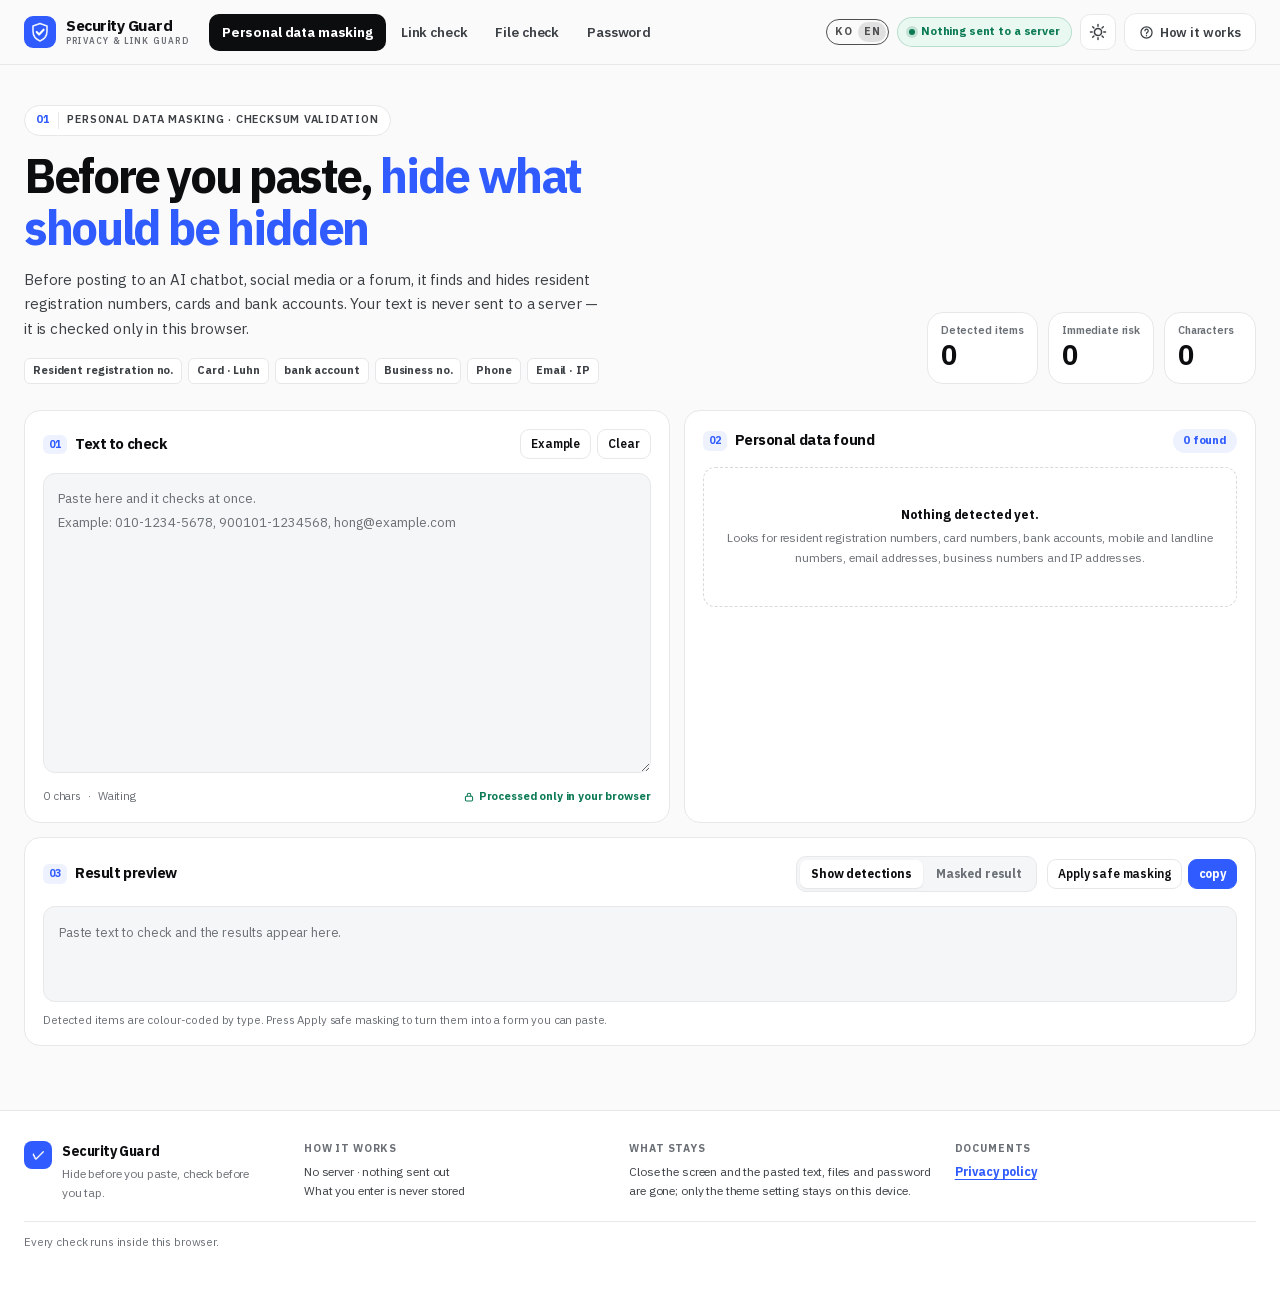
==== commit e1a2773d: "feat(i18n): KO/EN language switch (URL ?lang, localStorage onetap_lang, browser locale)" ====
--- a/index.html
+++ b/index.html
@@ -179,6 +179,7 @@
           <p id="urlAdvice" class="muted"></p>
         </div>
         <div class="score-meta" id="urlMeta"></div>
+        <div class="meta-note" id="urlMetaNote" hidden></div>
       </div>
 
       <div class="url-cols">
@@ -224,13 +225,14 @@
         <path d="M12 28v6a3 3 0 0 0 3 3h18a3 3 0 0 0 3-3v-6" fill="none" stroke="currentColor" stroke-width="2.2" stroke-linecap="round"/>
       </svg>
       <b>파일을 끌어다 놓거나 <span class="u">클릭</span>하세요</b>
-      <span class="muted">이미지 · 문서 · 설치 파일 · 여러 개 한 번에</span>
+      <span class="muted">이미지 · 문서 · 설치 파일 · 여러 개 한 번에 (HEIC·AVIF 포함)</span>
       <span class="drop-note">파일은 어디로도 전송되지 않습니다</span>
     </div>
     <input type="file" id="fileInput" multiple hidden />
 
     <div class="file-tools">
       <button type="button" class="btn btn-ghost" data-action="load-sample-photo">GPS 들어간 샘플 사진으로 체험</button>
+      <button type="button" class="btn btn-ghost" data-action="load-sample-heic">아이폰 HEIC 샘플로 체험</button>
       <div class="hash-compare">
         <label for="hashInput">대조할 해시</label>
         <input id="hashInput" class="input" type="text" spellcheck="false" autocomplete="off"
@@ -283,7 +285,17 @@
         </div>
         <div id="pwWarnings" class="warnings"></div>
         <div id="pwClasses" class="class-chips"></div>
-        <p class="note">흔한 단어·반복·연속 배열을 감점한 뒤의 실효 엔트로피로 계산합니다. 사이트마다 해시 방식이 달라 실제 시간은 달라질 수 있습니다.</p>
+        <div class="pwzx" id="pwZx" hidden>
+          <div class="pwzx-head">
+            <span>사전·패턴 기반 진단</span>
+            <b id="pwZxScore">—</b>
+          </div>
+          <div class="pwzx-guesses" id="pwZxGuesses"></div>
+          <ul class="pwzx-tips" id="pwZxTips"></ul>
+          <div class="pwzx-source" id="pwZxSource"></div>
+        </div>
+        <p class="pwzx-load" id="pwZxLoad" hidden>사전 공격 엔진을 불러오는 중…</p>
+        <p class="note">흔한 단어·반복·연속 배열을 감점한 뒤의 실효 엔트로피로 계산합니다. 사전 엔진이 준비되면 실제 추측 횟수(사전·키보드 패턴 인식)로 등급을 다시 매깁니다. 사이트마다 해시 방식이 달라 실제 시간은 달라질 수 있습니다.</p>
       </div>
 
       <div class="panel">
@@ -341,8 +353,11 @@
 <div class="modal-root" id="modalRoot" hidden></div>
 <div class="toast-root" id="toastRoot" aria-live="polite"></div>
 
+<script src="assets/vendor/tldts.umd.min.js"></script>
+<script src="assets/vendor/exifr.umd.js"></script>
 <script src="core.js"></script>
 <script src="data.js"></script>
 <script src="app.js"></script>
+<script src="i18n.js"></script>
 </body>
 </html>
--- a/styles.css
+++ b/styles.css
@@ -608,6 +608,47 @@
   background: var(--surface-2); color: var(--sub); border: 1px solid var(--line);
 }
 .class-chip.is-on { background: var(--accent-soft); color: var(--accent); border-color: var(--accent-line); }
+
+/* ── 사전·패턴 기반 진단 (zxcvbn) ─────────────────── */
+.pwzx {
+  margin-top: 12px; border: 1px solid var(--line); border-radius: var(--radius-md);
+  background: var(--surface-2); padding: 11px 12px;
+}
+.pwzx-head { display: flex; align-items: baseline; justify-content: space-between; gap: 8px; margin-bottom: 8px; }
+.pwzx-head span { font-size: 11.5px; font-weight: 700; color: var(--sub); }
+.pwzx-head b { font-size: 12px; font-weight: 800; letter-spacing: -.02em; }
+.pwzx-head b[data-score="0"], .pwzx-head b[data-score="1"] { color: var(--danger); }
+.pwzx-head b[data-score="2"] { color: var(--warn); }
+.pwzx-head b[data-score="3"], .pwzx-head b[data-score="4"] { color: var(--ok); }
+.zx-row { display: flex; align-items: baseline; justify-content: space-between; gap: 10px; font-size: 11.3px; padding: 3px 0; }
+.zx-row span { color: var(--sub); }
+.zx-row b { font-family: var(--mono); font-size: 11.3px; color: var(--ink-2); text-align: right; }
+.pwzx-tips { list-style: none; margin: 8px 0 0; padding: 0; display: flex; flex-direction: column; gap: 4px; }
+.pwzx-tips li { font-size: 11.3px; line-height: 1.5; color: var(--ink-2); padding-left: 13px; position: relative; }
+.pwzx-tips li::before { content: "·"; position: absolute; left: 3px; color: var(--sub); font-weight: 900; }
+.pwzx-tips li.zx-warn { color: var(--warn); }
+.pwzx-tips li.zx-good { color: var(--ok); }
+.pwzx-source { margin-top: 8px; font-size: 10.5px; color: var(--sub); }
+.pwzx-load { font-size: 11px; color: var(--sub); margin-top: 10px; }
+
+/* ── 정밀 촬영 정보 (exifr) ───────────────────────── */
+.photo-meta {
+  margin: 10px 0 4px; border: 1px solid var(--line); border-radius: var(--radius-md);
+  background: var(--surface); padding: 10px 11px;
+}
+.photo-meta-head { display: flex; align-items: center; justify-content: space-between; gap: 8px; margin-bottom: 6px; }
+.photo-meta-head span:first-child { font-size: 11.5px; font-weight: 700; color: var(--sub); }
+.pm-engine {
+  font-size: 10px; font-weight: 700; border-radius: 999px; padding: 2px 7px;
+  background: var(--accent-soft); color: var(--accent); border: 1px solid var(--accent-line);
+}
+.pm-row { display: flex; gap: 8px; align-items: baseline; font-size: 11.3px; padding: 2px 0; }
+.pm-row span { color: var(--sub); flex: none; width: 76px; font-weight: 600; }
+.pm-row b { color: var(--ink-2); font-weight: 600; overflow-wrap: anywhere; }
+.meta-note {
+  margin-top: 8px; font-size: 11px; line-height: 1.6; color: var(--ink-2);
+  border-left: 2px solid var(--accent-line); padding-left: 9px;
+}
 
 .gen-len { display: flex; align-items: center; gap: 12px; margin-bottom: 12px; }
 .gen-len label { font-size: 12px; font-weight: 700; color: var(--sub); flex: none; width: 64px; }
